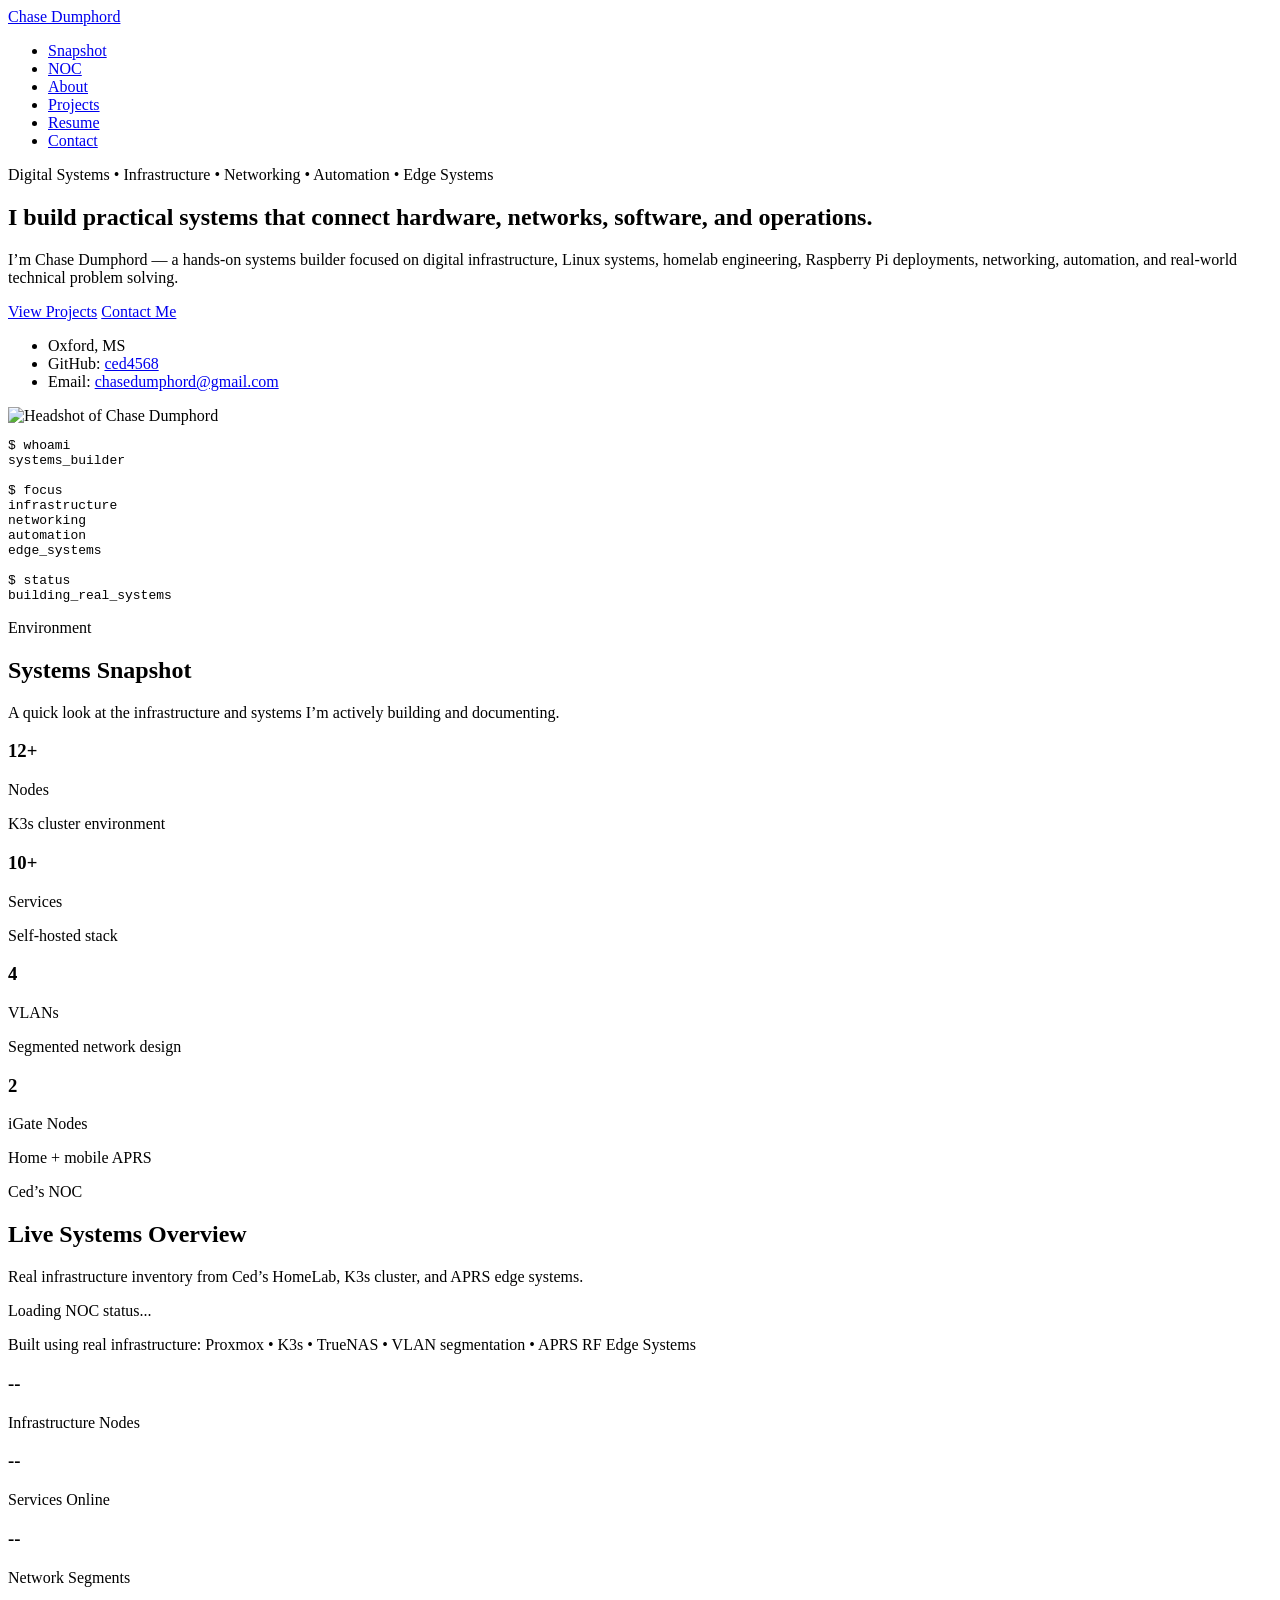
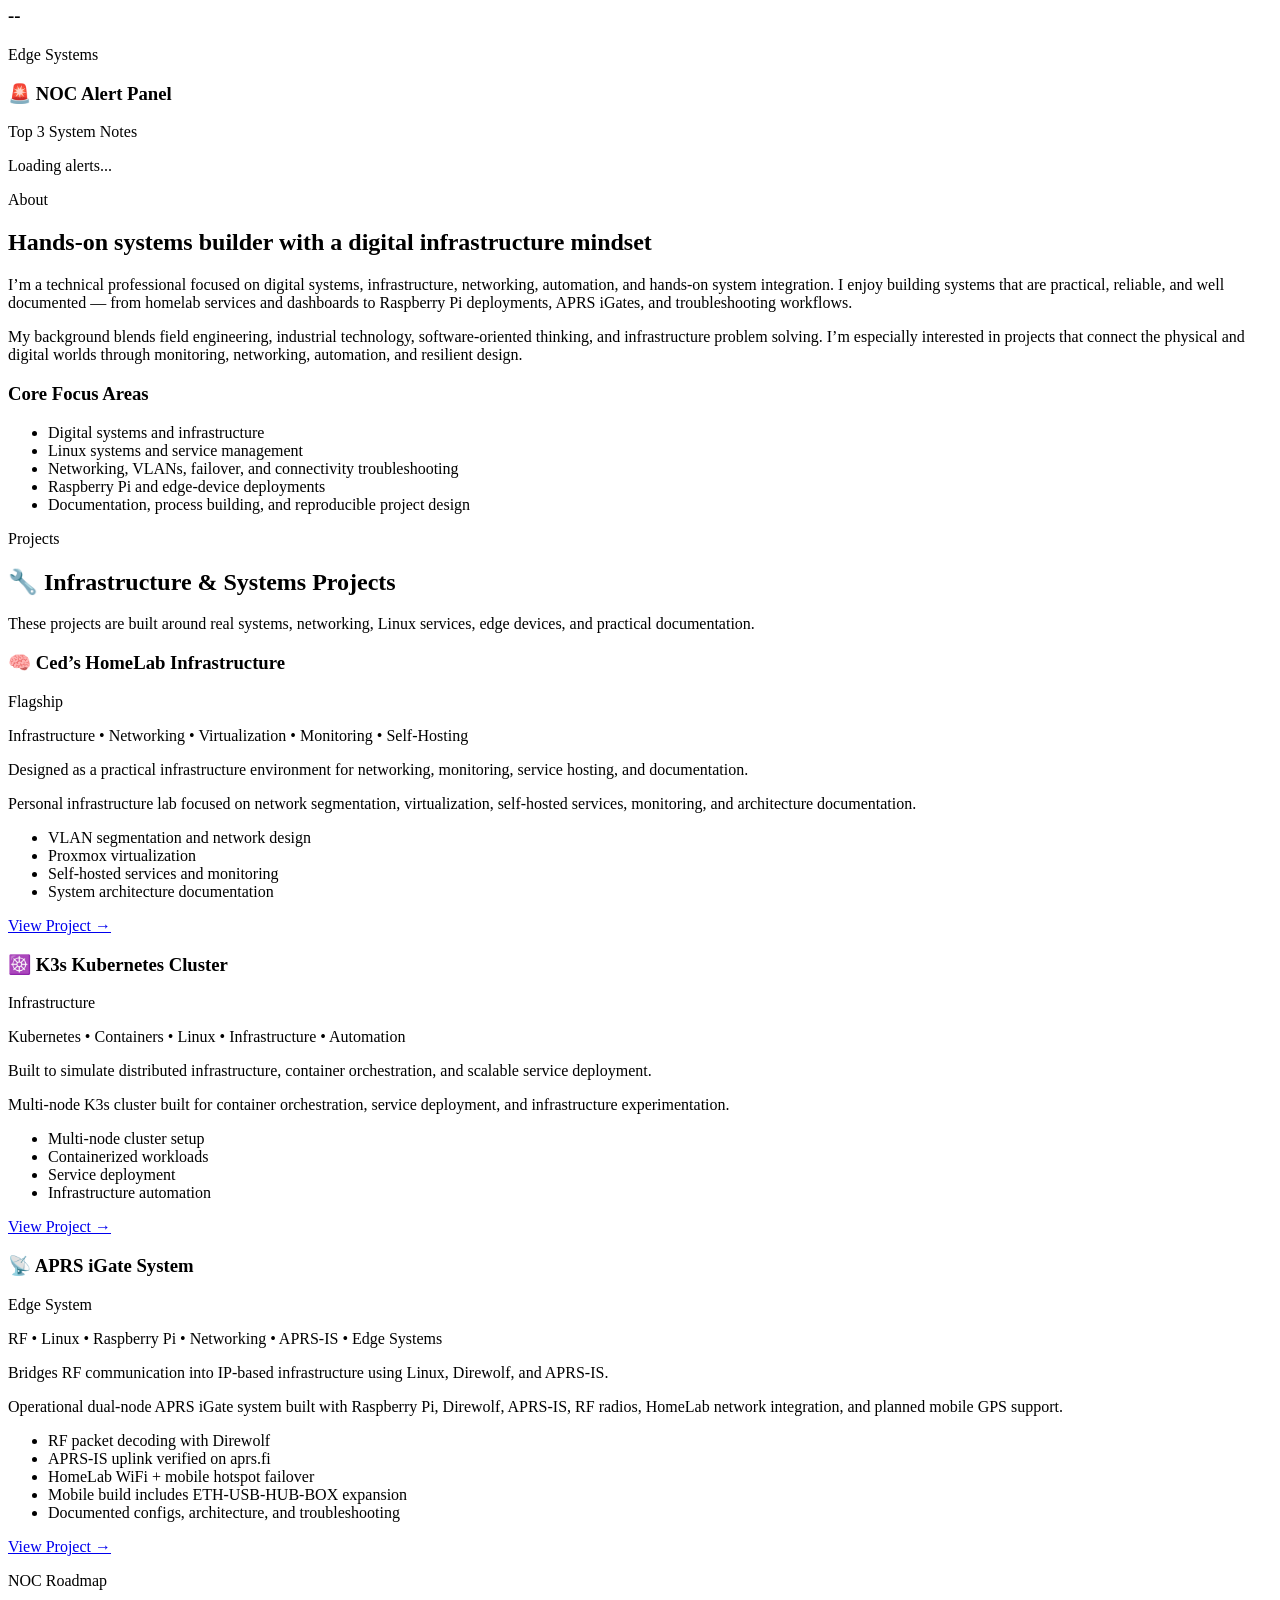
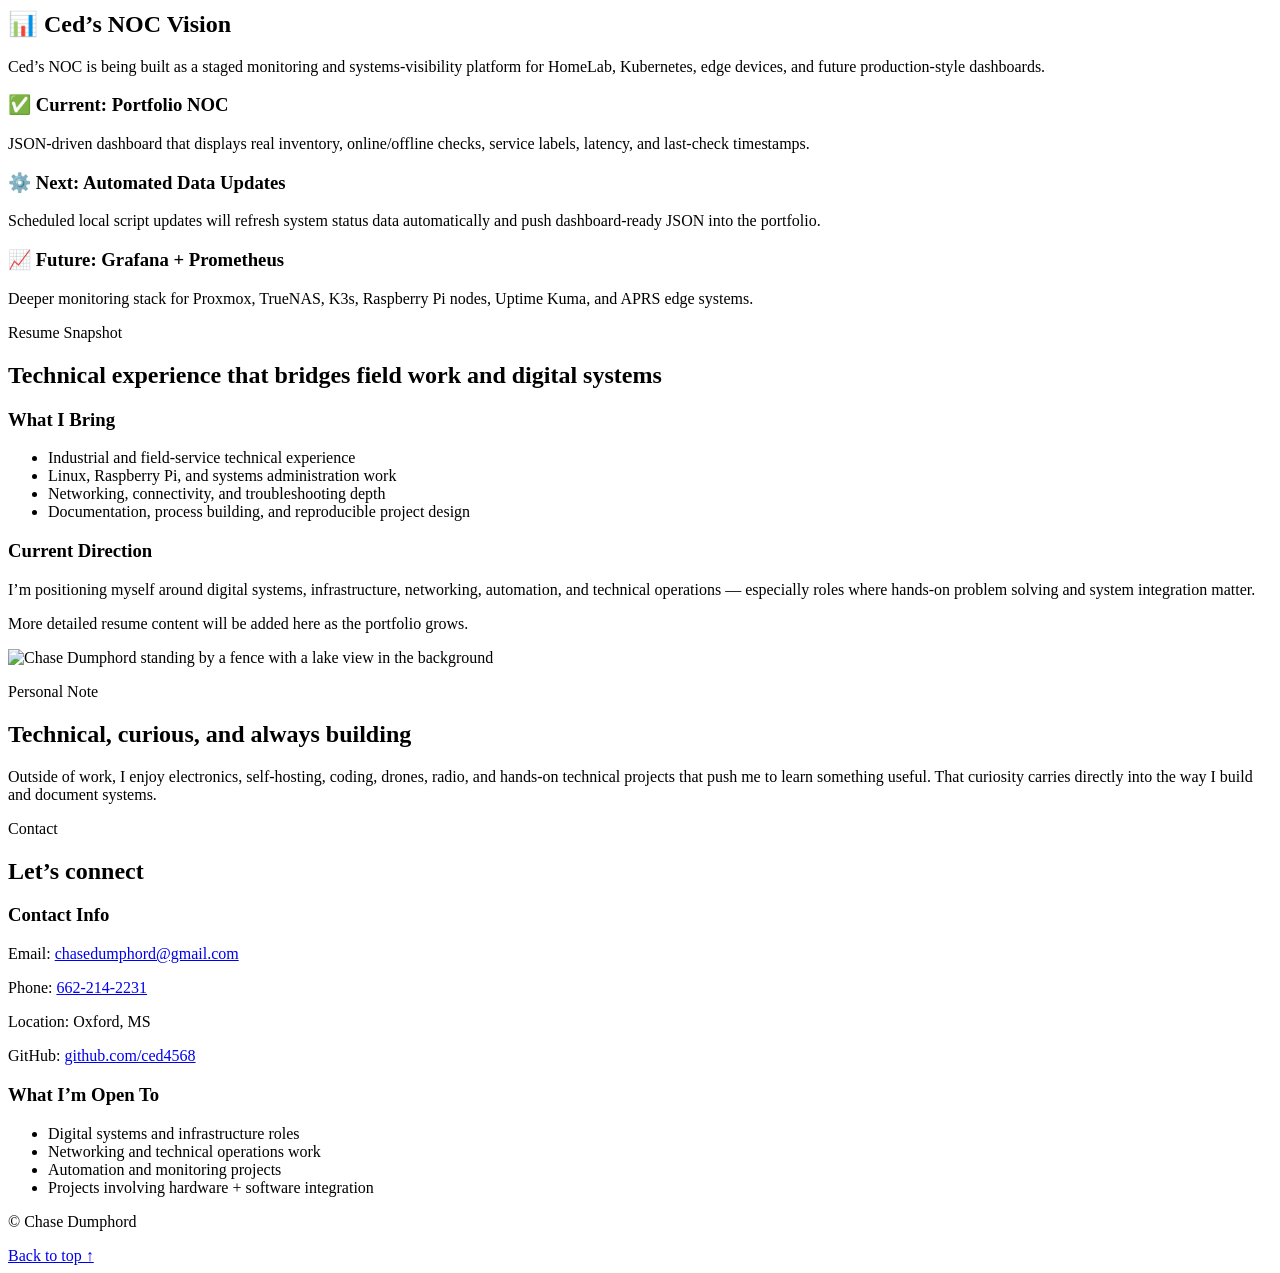
==== noc/index.html @ 3917c1bd "Finalize portfolio README with live NOC integration" ====
<!DOCTYPE html>
<html lang="en">
<head>
  <meta charset="UTF-8" />
  <meta name="viewport" content="width=device-width, initial-scale=1.0" />

  <title>Chase Dumphord | Digital Systems & Infrastructure</title>

  <meta
    name="description"
    content="Chase Dumphord portfolio - digital systems, infrastructure, networking, automation, homelab engineering, and real-world technical projects."
  />

  <link rel="stylesheet" href="style.css" />
</head>

<body>
  <header class="site-header">
    <div class="container nav">
      <a href="#top" class="logo">Chase Dumphord</a>

      <nav>
        <ul class="nav-links">
          <li><a href="#snapshot">Snapshot</a></li>
          <li><a href="#noc">NOC</a></li>
          <li><a href="#about">About</a></li>
          <li><a href="#projects">Projects</a></li>
          <li><a href="#resume">Resume</a></li>
          <li><a href="#contact">Contact</a></li>
        </ul>
      </nav>
    </div>
  </header>

  <main id="top">
    <section class="hero">
      <div class="container hero-grid">
        <div class="hero-text">
          <p class="eyebrow">Digital Systems • Infrastructure • Networking • Automation • Edge Systems</p>

          <h1>I build practical systems that connect hardware, networks, software, and operations.</h1>

          <p class="lead">
            I’m Chase Dumphord — a hands-on systems builder focused on digital infrastructure,
            Linux systems, homelab engineering, Raspberry Pi deployments, networking, automation,
            and real-world technical problem solving.
          </p>

          <div class="hero-actions">
            <a class="btn btn-primary" href="#projects">View Projects</a>
            <a class="btn btn-secondary" href="#contact">Contact Me</a>
          </div>

          <ul class="quick-facts">
            <li>Oxford, MS</li>
            <li>
              GitHub:
              <a href="https://github.com/ced4568" target="_blank" rel="noopener noreferrer">ced4568</a>
            </li>
            <li>
              Email:
              <a href="mailto:chasedumphord@gmail.com">chasedumphord@gmail.com</a>
            </li>
          </ul>
        </div>

        <div class="hero-panel">
          <img
            src="assets/images/ChaseD_headshot.jpg"
            alt="Headshot of Chase Dumphord"
            class="hero-image"
          />

          <div class="terminal-card">
            <div class="terminal-top">
              <span></span>
              <span></span>
              <span></span>
            </div>

            <pre><code>$ whoami
systems_builder

$ focus
infrastructure
networking
automation
edge_systems

$ status
building_real_systems</code></pre>
          </div>
        </div>
      </div>
    </section>

    <section id="snapshot" class="section section-alt">
      <div class="container">
        <div class="section-heading">
          <p class="section-label">Environment</p>
          <h2>Systems Snapshot</h2>
          <p class="section-intro">
            A quick look at the infrastructure and systems I’m actively building and documenting.
          </p>
        </div>

        <div class="stats-grid">
          <div class="stat-card">
            <h3>12+</h3>
            <p>Nodes</p>
            <span>K3s cluster environment</span>
          </div>

          <div class="stat-card">
            <h3>10+</h3>
            <p>Services</p>
            <span>Self-hosted stack</span>
          </div>

          <div class="stat-card">
            <h3>4</h3>
            <p>VLANs</p>
            <span>Segmented network design</span>
          </div>

          <div class="stat-card">
            <h3>2</h3>
            <p>iGate Nodes</p>
            <span>Home + mobile APRS</span>
          </div>
        </div>
      </div>
    </section>

    <section id="noc" class="section noc-dashboard">
      <div class="container">
        <div class="section-heading">
          <p class="section-label">Ced’s NOC</p>
          <h2>Live Systems Overview</h2>
          <p class="section-intro">
            Real infrastructure inventory from Ced’s HomeLab, K3s cluster, and APRS edge systems.
          </p>
        </div>

        <div class="noc-command-bar">
          <span class="status-dot"></span>
          <span id="noc-status-text">Loading NOC status...</span>
        </div>

        <p class="noc-proof">
          Built using real infrastructure: Proxmox • K3s • TrueNAS • VLAN segmentation • APRS RF Edge Systems
        </p>

        <div class="noc-metrics-grid">
          <div class="noc-metric">
            <h3 id="metric-nodes">--</h3>
            <p>Infrastructure Nodes</p>
          </div>

          <div class="noc-metric">
            <h3 id="metric-services">--</h3>
            <p>Services Online</p>
          </div>

          <div class="noc-metric">
            <h3 id="metric-vlans">--</h3>
            <p>Network Segments</p>
          </div>

          <div class="noc-metric">
            <h3 id="metric-edge">--</h3>
            <p>Edge Systems</p>
          </div>
        </div>

        <div class="noc-alert-panel">
          <div class="noc-alert-header">
            <h3>🚨 NOC Alert Panel</h3>
            <span>Top 3 System Notes</span>
          </div>

          <div id="noc-alert-list" class="noc-alert-list">
            <p>Loading alerts...</p>
          </div>
        </div>

        <div id="noc-system-grid" class="noc-system-grid"></div>
      </div>
    </section>

    <section id="about" class="section">
      <div class="container">
        <div class="section-heading">
          <p class="section-label">About</p>
          <h2>Hands-on systems builder with a digital infrastructure mindset</h2>
        </div>

        <div class="content-grid">
          <div class="card">
            <p>
              I’m a technical professional focused on digital systems, infrastructure, networking,
              automation, and hands-on system integration. I enjoy building systems that are practical,
              reliable, and well documented — from homelab services and dashboards to Raspberry Pi
              deployments, APRS iGates, and troubleshooting workflows.
            </p>

            <p>
              My background blends field engineering, industrial technology, software-oriented thinking,
              and infrastructure problem solving. I’m especially interested in projects that connect the
              physical and digital worlds through monitoring, networking, automation, and resilient design.
            </p>
          </div>

          <div class="card">
            <h3>Core Focus Areas</h3>

            <ul class="clean-list">
              <li>Digital systems and infrastructure</li>
              <li>Linux systems and service management</li>
              <li>Networking, VLANs, failover, and connectivity troubleshooting</li>
              <li>Raspberry Pi and edge-device deployments</li>
              <li>Documentation, process building, and reproducible project design</li>
            </ul>
          </div>
        </div>
      </div>
    </section>

    <section id="projects" class="section section-alt">
      <div class="container">
        <div class="section-heading">
          <p class="section-label">Projects</p>
          <h2>🔧 Infrastructure & Systems Projects</h2>
          <p class="section-intro">
            These projects are built around real systems, networking, Linux services, edge devices,
            and practical documentation.
          </p>
        </div>

        <div class="projects-grid">
          <article class="project-card featured-project">
            <div class="project-top">
              <h3>🧠 Ced’s HomeLab Infrastructure</h3>
              <span class="status-pill">Flagship</span>
            </div>

            <p class="tags">Infrastructure • Networking • Virtualization • Monitoring • Self-Hosting</p>

            <p class="project-impact">
              Designed as a practical infrastructure environment for networking, monitoring,
              service hosting, and documentation.
            </p>

            <p>
              Personal infrastructure lab focused on network segmentation, virtualization,
              self-hosted services, monitoring, and architecture documentation.
            </p>

            <ul class="clean-list">
              <li>VLAN segmentation and network design</li>
              <li>Proxmox virtualization</li>
              <li>Self-hosted services and monitoring</li>
              <li>System architecture documentation</li>
            </ul>

            <a href="https://github.com/ced4568/ceds-homelab" target="_blank" rel="noopener noreferrer" class="project-link">
              View Project →
            </a>
          </article>

          <article class="project-card">
            <div class="project-top">
              <h3>☸️ K3s Kubernetes Cluster</h3>
              <span class="status-pill">Infrastructure</span>
            </div>

            <p class="tags">Kubernetes • Containers • Linux • Infrastructure • Automation</p>

            <p class="project-impact">
              Built to simulate distributed infrastructure, container orchestration, and scalable service deployment.
            </p>

            <p>
              Multi-node K3s cluster built for container orchestration, service deployment,
              and infrastructure experimentation.
            </p>

            <ul class="clean-list">
              <li>Multi-node cluster setup</li>
              <li>Containerized workloads</li>
              <li>Service deployment</li>
              <li>Infrastructure automation</li>
            </ul>

            <a href="https://github.com/ced4568/ced-k3s-homelab" target="_blank" rel="noopener noreferrer" class="project-link">
              View Project →
            </a>
          </article>

          <article class="project-card">
            <div class="project-top">
              <h3>📡 APRS iGate System</h3>
              <span class="status-pill">Edge System</span>
            </div>

            <p class="tags">RF • Linux • Raspberry Pi • Networking • APRS-IS • Edge Systems</p>

            <p class="project-impact">
              Bridges RF communication into IP-based infrastructure using Linux, Direwolf, and APRS-IS.
            </p>

            <p>
              Operational dual-node APRS iGate system built with Raspberry Pi, Direwolf, APRS-IS,
              RF radios, HomeLab network integration, and planned mobile GPS support.
            </p>

            <ul class="clean-list">
              <li>RF packet decoding with Direwolf</li>
              <li>APRS-IS uplink verified on aprs.fi</li>
              <li>HomeLab WiFi + mobile hotspot failover</li>
              <li>Mobile build includes ETH-USB-HUB-BOX expansion</li>
              <li>Documented configs, architecture, and troubleshooting</li>
            </ul>

            <a href="https://github.com/ced4568/ceds-aprs-igate" target="_blank" rel="noopener noreferrer" class="project-link">
              View Project →
            </a>
          </article>
        </div>
      </div>
    </section>

    <section class="section noc-section">
      <div class="container">
        <div class="section-heading">
          <p class="section-label">NOC Roadmap</p>
          <h2>📊 Ced’s NOC Vision</h2>
          <p class="section-intro">
            Ced’s NOC is being built as a staged monitoring and systems-visibility platform for HomeLab,
            Kubernetes, edge devices, and future production-style dashboards.
          </p>
        </div>

        <div class="noc-grid">
          <div class="noc-card">
            <h3>✅ Current: Portfolio NOC</h3>
            <p>
              JSON-driven dashboard that displays real inventory, online/offline checks, service labels,
              latency, and last-check timestamps.
            </p>
          </div>

          <div class="noc-card">
            <h3>⚙️ Next: Automated Data Updates</h3>
            <p>
              Scheduled local script updates will refresh system status data automatically and push dashboard-ready
              JSON into the portfolio.
            </p>
          </div>

          <div class="noc-card">
            <h3>📈 Future: Grafana + Prometheus</h3>
            <p>
              Deeper monitoring stack for Proxmox, TrueNAS, K3s, Raspberry Pi nodes, Uptime Kuma,
              and APRS edge systems.
            </p>
          </div>
        </div>
      </div>
    </section>

    <section id="resume" class="section">
      <div class="container">
        <div class="section-heading">
          <p class="section-label">Resume Snapshot</p>
          <h2>Technical experience that bridges field work and digital systems</h2>
        </div>

        <div class="content-grid">
          <div class="card">
            <h3>What I Bring</h3>

            <ul class="clean-list">
              <li>Industrial and field-service technical experience</li>
              <li>Linux, Raspberry Pi, and systems administration work</li>
              <li>Networking, connectivity, and troubleshooting depth</li>
              <li>Documentation, process building, and reproducible project design</li>
            </ul>
          </div>

          <div class="card">
            <h3>Current Direction</h3>

            <p>
              I’m positioning myself around digital systems, infrastructure, networking,
              automation, and technical operations — especially roles where hands-on problem
              solving and system integration matter.
            </p>

            <p>
              More detailed resume content will be added here as the portfolio grows.
            </p>
          </div>
        </div>
      </div>
    </section>

    <section class="section section-alt personal-section">
      <div class="container personal-grid">
        <div class="personal-image-wrap">
          <img
            src="assets/images/lakephotopinkpants.png"
            alt="Chase Dumphord standing by a fence with a lake view in the background"
            class="personal-image"
          />
        </div>

        <div class="card">
          <p class="section-label">Personal Note</p>
          <h2>Technical, curious, and always building</h2>

          <p>
            Outside of work, I enjoy electronics, self-hosting, coding, drones, radio, and
            hands-on technical projects that push me to learn something useful. That curiosity
            carries directly into the way I build and document systems.
          </p>
        </div>
      </div>
    </section>

    <section id="contact" class="section">
      <div class="container">
        <div class="section-heading">
          <p class="section-label">Contact</p>
          <h2>Let’s connect</h2>
        </div>

        <div class="contact-grid">
          <div class="card">
            <h3>Contact Info</h3>

            <p>Email: <a href="mailto:chasedumphord@gmail.com">chasedumphord@gmail.com</a></p>
            <p>Phone: <a href="tel:+16622142231">662-214-2231</a></p>
            <p>Location: Oxford, MS</p>
            <p>
              GitHub:
              <a href="https://github.com/ced4568" target="_blank" rel="noopener noreferrer">github.com/ced4568</a>
            </p>
          </div>

          <div class="card">
            <h3>What I’m Open To</h3>

            <ul class="clean-list">
              <li>Digital systems and infrastructure roles</li>
              <li>Networking and technical operations work</li>
              <li>Automation and monitoring projects</li>
              <li>Projects involving hardware + software integration</li>
            </ul>
          </div>
        </div>
      </div>
    </section>
  </main>

  <footer class="site-footer">
    <div class="container footer-content">
      <p>© <span data-year></span> Chase Dumphord</p>
      <a href="#top" class="back-to-top">Back to top ↑</a>
    </div>
  </footer>

  <script src="script.js"></script>
</body>
</html>
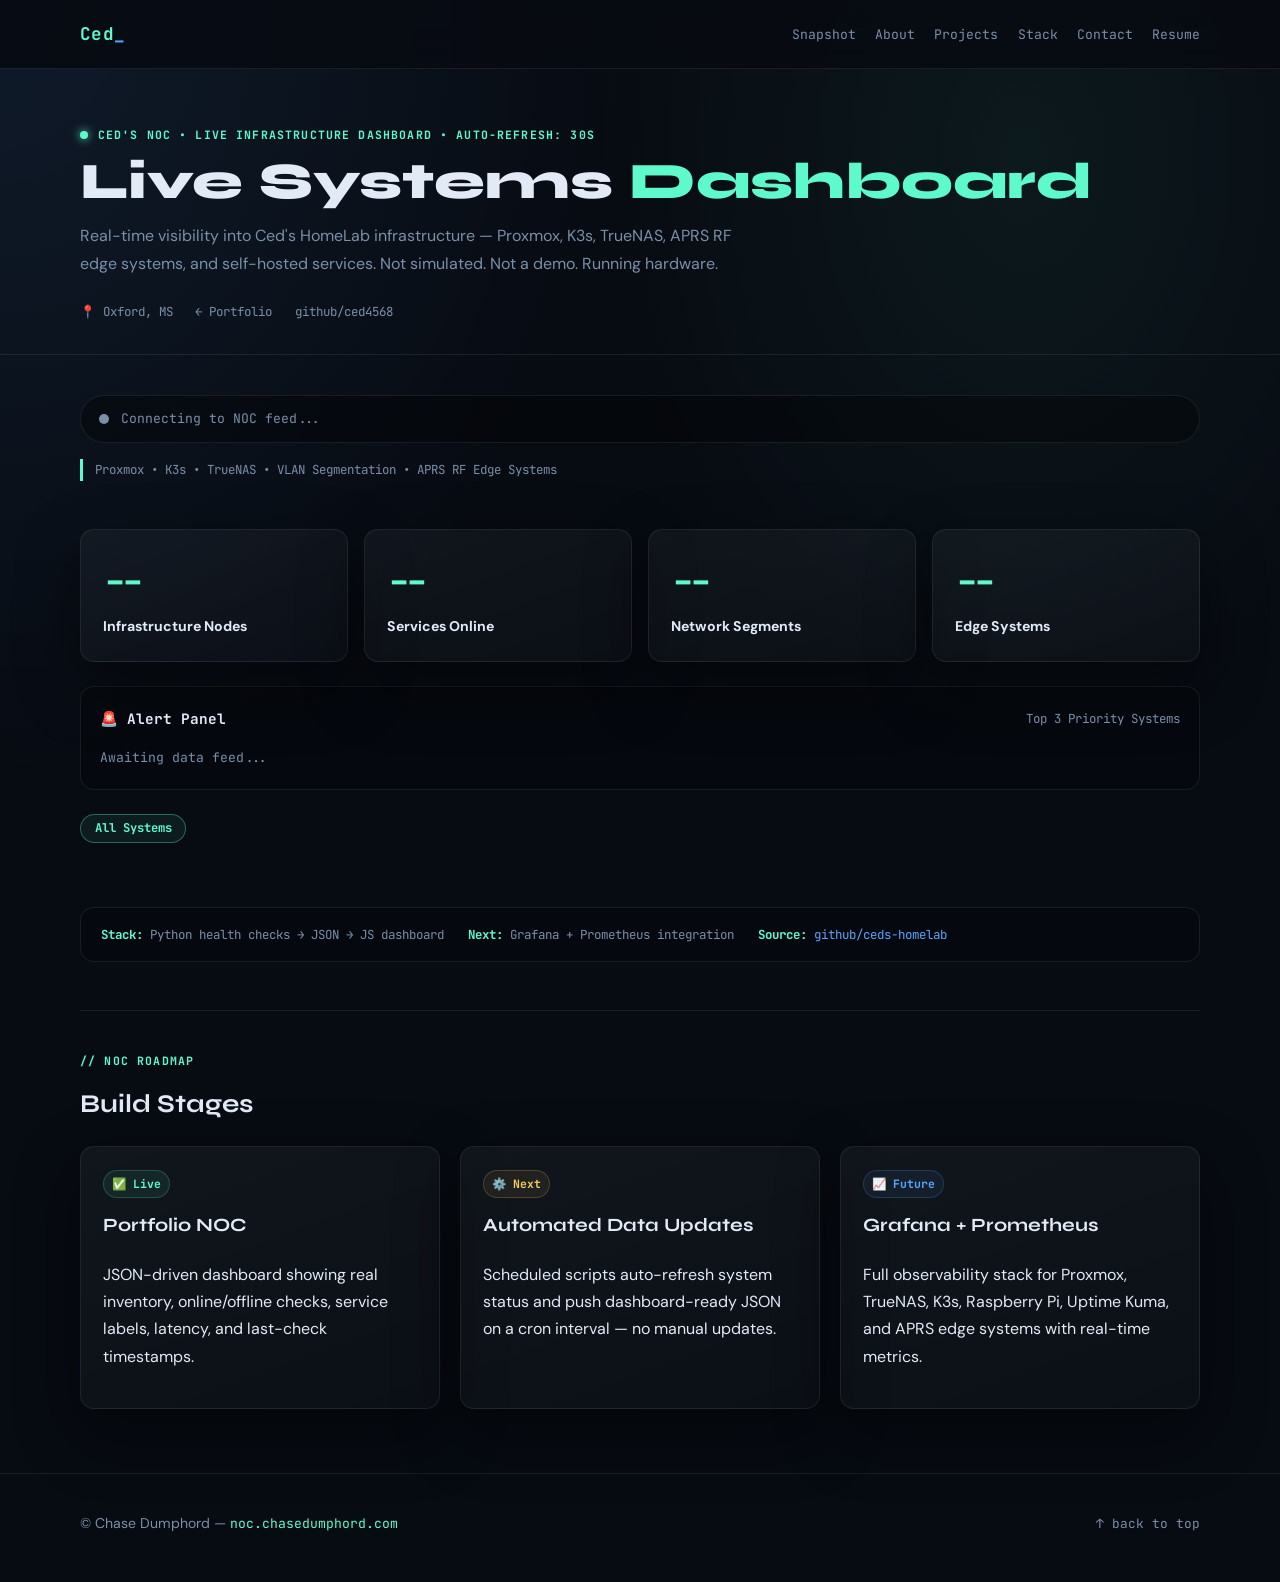
==== commit 9b489462: "favicons added" ====
--- a/noc/index.html
+++ b/noc/index.html
@@ -4,472 +4,442 @@
   <meta charset="UTF-8" />
   <meta name="viewport" content="width=device-width, initial-scale=1.0" />
 
-  <title>Chase Dumphord | Digital Systems & Infrastructure</title>
+  <title>Ced's NOC | Live Systems Dashboard</title>
 
   <meta
     name="description"
-    content="Chase Dumphord portfolio - digital systems, infrastructure, networking, automation, homelab engineering, and real-world technical projects."
+    content="Ced's NOC — live network operations center dashboard showing real-time infrastructure health, service status, and edge system monitoring."
   />
 
-  <link rel="stylesheet" href="style.css" />
+  <!-- Open Graph -->
+  <meta property="og:title" content="Ced's NOC | Live Systems Dashboard" />
+  <meta property="og:description" content="Live infrastructure visibility — Proxmox, K3s, TrueNAS, APRS edge systems." />
+  <meta property="og:type" content="website" />
+  <meta property="og:url" content="https://noc.chasedumphord.com" />
+
+  <!-- Favicons (path up one level since we're in /noc/) -->
+  <link rel="icon" type="image/png" sizes="32x32"   href="../assets/favicons/favicon-32x32.png" />
+  <link rel="icon" type="image/png" sizes="16x16"   href="../assets/favicons/favicon-16x16.png" />
+  <link rel="icon" type="image/png" sizes="192x192" href="../assets/favicons/favicon-192x192.png" />
+  <link rel="apple-touch-icon"      sizes="512x512" href="../assets/favicons/favicon-512x512.png" />
+  <link rel="shortcut icon"                         href="../assets/favicons/favicon.ico" />
+
+  <meta name="robots" content="index, follow" />
+  <meta name="author" content="Chase Dumphord" />
+
+  <!-- Fonts — same as main site -->
+  <link rel="preconnect" href="https://fonts.googleapis.com" />
+  <link rel="preconnect" href="https://fonts.gstatic.com" crossorigin />
+  <link href="https://fonts.googleapis.com/css2?family=JetBrains+Mono:wght@400;700&family=Syne:wght@700;800&family=DM+Sans:wght@400;500;700&display=swap" rel="stylesheet" />
+
+  <!-- Shared stylesheet (up one level) -->
+  <link rel="stylesheet" href="../style.css" />
+
+  <!-- NOC-specific styles -->
+  <style>
+    /* ── NOC page overrides & extras ── */
+    .noc-page-hero {
+      padding: 3.5rem 0 2rem;
+      border-bottom: 1px solid var(--line);
+    }
+
+    .noc-page-hero .eyebrow {
+      margin-bottom: 0.6rem;
+    }
+
+    .noc-page-title {
+      font-family: var(--font-display);
+      font-size: clamp(2rem, 4vw, 3.2rem);
+      font-weight: 800;
+      margin: 0 0 0.75rem;
+      line-height: 1.1;
+    }
+
+    .noc-page-title span {
+      color: var(--accent-2);
+    }
+
+    .noc-page-lead {
+      color: var(--muted);
+      font-size: 1rem;
+      max-width: 60ch;
+      margin: 0 0 1.5rem;
+    }
+
+    .noc-page-meta {
+      display: flex;
+      flex-wrap: wrap;
+      gap: 0.6rem 1.4rem;
+      font-family: var(--font-mono);
+      font-size: 0.78rem;
+      color: var(--muted);
+      list-style: none;
+      padding: 0;
+      margin: 0;
+    }
+
+    .noc-page-meta a { color: var(--muted); }
+    .noc-page-meta a:hover { color: var(--accent-2); }
+
+    /* Full-width NOC content area */
+    .noc-full {
+      padding: 2.5rem 0 4rem;
+    }
+
+    /* Uptime summary bar */
+    .uptime-bar {
+      display: flex;
+      flex-wrap: wrap;
+      gap: 0.75rem;
+      margin-bottom: 1.5rem;
+    }
+
+    .uptime-pill {
+      font-family: var(--font-mono);
+      font-size: 0.76rem;
+      padding: 0.35rem 0.75rem;
+      border-radius: 999px;
+      border: 1px solid var(--line);
+      color: var(--muted);
+      background: rgba(255,255,255,0.03);
+    }
+
+    .uptime-pill.online {
+      color: var(--accent-2);
+      border-color: rgba(94, 250, 204, 0.3);
+      background: rgba(94, 250, 204, 0.06);
+    }
+
+    .uptime-pill.warning {
+      color: var(--warning);
+      border-color: rgba(242, 204, 96, 0.3);
+      background: rgba(242, 204, 96, 0.06);
+    }
+
+    .uptime-pill.offline {
+      color: var(--danger);
+      border-color: rgba(255, 95, 86, 0.3);
+      background: rgba(255, 95, 86, 0.06);
+    }
+
+    /* Layer filter tabs */
+    .layer-tabs {
+      display: flex;
+      flex-wrap: wrap;
+      gap: 0.5rem;
+      margin-bottom: 1.5rem;
+    }
+
+    .layer-tab {
+      font-family: var(--font-mono);
+      font-size: 0.76rem;
+      font-weight: 700;
+      padding: 0.35rem 0.85rem;
+      border-radius: 999px;
+      border: 1px solid var(--line);
+      color: var(--muted);
+      background: transparent;
+      cursor: pointer;
+      transition: all 0.15s;
+    }
+
+    .layer-tab:hover,
+    .layer-tab.active {
+      color: var(--accent-2);
+      border-color: rgba(94, 250, 204, 0.35);
+      background: rgba(94, 250, 204, 0.07);
+    }
+
+    /* Roadmap section on NOC page */
+    .noc-roadmap {
+      margin-top: 3rem;
+      padding-top: 2.5rem;
+      border-top: 1px solid var(--line);
+    }
+
+    /* Stack info footer on NOC page */
+    .noc-stack-bar {
+      margin-top: 2.5rem;
+      padding: 1rem 1.25rem;
+      border-radius: var(--radius);
+      background: rgba(0,0,0,0.2);
+      border: 1px solid var(--line);
+      font-family: var(--font-mono);
+      font-size: 0.78rem;
+      color: var(--muted);
+      display: flex;
+      flex-wrap: wrap;
+      gap: 0.5rem 1.5rem;
+      align-items: center;
+    }
+
+    .noc-stack-bar strong {
+      color: var(--accent-2);
+    }
+
+    @media (max-width: 620px) {
+      .layer-tabs { gap: 0.4rem; }
+      .layer-tab  { font-size: 0.7rem; padding: 0.3rem 0.65rem; }
+    }
+  </style>
 </head>
 
 <body>
+
+  <!-- ═══════════════════════════════ NAV ═══════════════════════════════ -->
   <header class="site-header">
     <div class="container nav">
-      <a href="#top" class="logo">Chase Dumphord</a>
+      <a href="https://chasedumphord.com" class="logo">Ced<span class="logo-cursor">_</span></a>
 
       <nav>
         <ul class="nav-links">
-          <li><a href="#snapshot">Snapshot</a></li>
-          <li><a href="#noc">NOC</a></li>
-          <li><a href="#about">About</a></li>
-          <li><a href="#projects">Projects</a></li>
-          <li><a href="#resume">Resume</a></li>
-          <li><a href="#contact">Contact</a></li>
+          <li><a href="https://chasedumphord.com/#snapshot">Snapshot</a></li>
+          <li><a href="https://chasedumphord.com/#about">About</a></li>
+          <li><a href="https://chasedumphord.com/#projects">Projects</a></li>
+          <li><a href="https://chasedumphord.com/#stack">Stack</a></li>
+          <li><a href="https://chasedumphord.com/#contact">Contact</a></li>
+          <li><a href="https://chasedumphord.com/assets/images/ChaseD_Resume.pdf" target="_blank" rel="noopener noreferrer">Resume</a></li>
         </ul>
       </nav>
     </div>
   </header>
 
   <main id="top">
-    <section class="hero">
-      <div class="container hero-grid">
-        <div class="hero-text">
-          <p class="eyebrow">Digital Systems • Infrastructure • Networking • Automation • Edge Systems</p>
-
-          <h1>I build practical systems that connect hardware, networks, software, and operations.</h1>
-
-          <p class="lead">
-            I’m Chase Dumphord — a hands-on systems builder focused on digital infrastructure,
-            Linux systems, homelab engineering, Raspberry Pi deployments, networking, automation,
-            and real-world technical problem solving.
-          </p>
-
-          <div class="hero-actions">
-            <a class="btn btn-primary" href="#projects">View Projects</a>
-            <a class="btn btn-secondary" href="#contact">Contact Me</a>
-          </div>
-
-          <ul class="quick-facts">
-            <li>Oxford, MS</li>
-            <li>
-              GitHub:
-              <a href="https://github.com/ced4568" target="_blank" rel="noopener noreferrer">ced4568</a>
-            </li>
-            <li>
-              Email:
-              <a href="mailto:chasedumphord@gmail.com">chasedumphord@gmail.com</a>
-            </li>
-          </ul>
-        </div>
-
-        <div class="hero-panel">
-          <img
-            src="assets/images/ChaseD_headshot.jpg"
-            alt="Headshot of Chase Dumphord"
-            class="hero-image"
-          />
-
-          <div class="terminal-card">
-            <div class="terminal-top">
-              <span></span>
-              <span></span>
-              <span></span>
-            </div>
-
-            <pre><code>$ whoami
-systems_builder
-
-$ focus
-infrastructure
-networking
-automation
-edge_systems
-
-$ status
-building_real_systems</code></pre>
-          </div>
-        </div>
+
+    <!-- ═══════════════════════════════ NOC HERO ═══════════════════════════════ -->
+    <div class="noc-page-hero">
+      <div class="container">
+        <p class="eyebrow">
+          <span class="eyebrow-dot"></span>
+          Ced's NOC • Live Infrastructure Dashboard • Auto-refresh: 30s
+        </p>
+
+        <h1 class="noc-page-title">
+          Live Systems <span>Dashboard</span>
+        </h1>
+
+        <p class="noc-page-lead">
+          Real-time visibility into Ced's HomeLab infrastructure — Proxmox, K3s,
+          TrueNAS, APRS RF edge systems, and self-hosted services.
+          Not simulated. Not a demo. Running hardware.
+        </p>
+
+        <ul class="noc-page-meta">
+          <li>📍 Oxford, MS</li>
+          <li><a href="https://chasedumphord.com">← Portfolio</a></li>
+          <li><a href="https://github.com/ced4568" target="_blank" rel="noopener noreferrer">github/ced4568</a></li>
+        </ul>
       </div>
-    </section>
-
-    <section id="snapshot" class="section section-alt">
+    </div>
+
+    <!-- ═══════════════════════════════ NOC DASHBOARD ═══════════════════════════════ -->
+    <div class="noc-full">
       <div class="container">
-        <div class="section-heading">
-          <p class="section-label">Environment</p>
-          <h2>Systems Snapshot</h2>
-          <p class="section-intro">
-            A quick look at the infrastructure and systems I’m actively building and documenting.
-          </p>
-        </div>
-
-        <div class="stats-grid">
-          <div class="stat-card">
-            <h3>12+</h3>
-            <p>Nodes</p>
-            <span>K3s cluster environment</span>
-          </div>
-
-          <div class="stat-card">
-            <h3>10+</h3>
-            <p>Services</p>
-            <span>Self-hosted stack</span>
-          </div>
-
-          <div class="stat-card">
-            <h3>4</h3>
-            <p>VLANs</p>
-            <span>Segmented network design</span>
-          </div>
-
-          <div class="stat-card">
-            <h3>2</h3>
-            <p>iGate Nodes</p>
-            <span>Home + mobile APRS</span>
-          </div>
-        </div>
-      </div>
-    </section>
-
-    <section id="noc" class="section noc-dashboard">
-      <div class="container">
-        <div class="section-heading">
-          <p class="section-label">Ced’s NOC</p>
-          <h2>Live Systems Overview</h2>
-          <p class="section-intro">
-            Real infrastructure inventory from Ced’s HomeLab, K3s cluster, and APRS edge systems.
-          </p>
-        </div>
-
+
+        <!-- Status command bar -->
         <div class="noc-command-bar">
-          <span class="status-dot"></span>
-          <span id="noc-status-text">Loading NOC status...</span>
+          <span class="status-dot" id="noc-dot"></span>
+          <span id="noc-status-text">Connecting to NOC feed...</span>
+          <span class="noc-refresh-badge" id="noc-refresh-badge"></span>
         </div>
 
         <p class="noc-proof">
-          Built using real infrastructure: Proxmox • K3s • TrueNAS • VLAN segmentation • APRS RF Edge Systems
+          Proxmox • K3s • TrueNAS • VLAN Segmentation • APRS RF Edge Systems
         </p>
 
+        <!-- Uptime summary pills (populated by JS) -->
+        <div class="uptime-bar" id="uptime-bar"></div>
+
+        <!-- Metrics -->
         <div class="noc-metrics-grid">
           <div class="noc-metric">
             <h3 id="metric-nodes">--</h3>
             <p>Infrastructure Nodes</p>
           </div>
-
           <div class="noc-metric">
             <h3 id="metric-services">--</h3>
             <p>Services Online</p>
           </div>
-
           <div class="noc-metric">
             <h3 id="metric-vlans">--</h3>
             <p>Network Segments</p>
           </div>
-
           <div class="noc-metric">
             <h3 id="metric-edge">--</h3>
             <p>Edge Systems</p>
           </div>
         </div>
 
+        <!-- Alert panel -->
         <div class="noc-alert-panel">
           <div class="noc-alert-header">
-            <h3>🚨 NOC Alert Panel</h3>
-            <span>Top 3 System Notes</span>
-          </div>
-
+            <h3>🚨 Alert Panel</h3>
+            <span>Top 3 Priority Systems</span>
+          </div>
           <div id="noc-alert-list" class="noc-alert-list">
-            <p>Loading alerts...</p>
-          </div>
-        </div>
-
+            <p class="noc-loading">Awaiting data feed...</p>
+          </div>
+        </div>
+
+        <!-- Layer filter tabs -->
+        <div class="layer-tabs" id="layer-tabs">
+          <button class="layer-tab active" data-layer="all">All Systems</button>
+        </div>
+
+        <!-- System cards grid -->
         <div id="noc-system-grid" class="noc-system-grid"></div>
+
+        <!-- Fallback -->
+        <div id="noc-fallback" class="noc-fallback" style="display:none;">
+          <p class="noc-fallback-msg">
+            📡 NOC feed unavailable from this context — systems run locally.<br/>
+            Data updates when the local pipeline pushes a fresh noc-status.json.
+          </p>
+        </div>
+
+        <!-- Stack info bar -->
+        <div class="noc-stack-bar">
+          <span><strong>Stack:</strong> Python health checks → JSON → JS dashboard</span>
+          <span><strong>Next:</strong> Grafana + Prometheus integration</span>
+          <span><strong>Source:</strong>
+            <a href="https://github.com/ced4568/ceds-homelab" target="_blank" rel="noopener noreferrer">
+              github/ceds-homelab
+            </a>
+          </span>
+        </div>
+
+        <!-- NOC Roadmap -->
+        <div class="noc-roadmap">
+          <p class="section-label">// noc roadmap</p>
+          <h2 class="section-h2" style="font-family:var(--font-display);font-size:1.6rem;margin:0 0 1.25rem;">Build Stages</h2>
+
+          <div class="noc-grid">
+            <div class="noc-card">
+              <div class="noc-card-badge done">✅ Live</div>
+              <h3>Portfolio NOC</h3>
+              <p>
+                JSON-driven dashboard showing real inventory, online/offline checks,
+                service labels, latency, and last-check timestamps.
+              </p>
+            </div>
+            <div class="noc-card">
+              <div class="noc-card-badge next">⚙️ Next</div>
+              <h3>Automated Data Updates</h3>
+              <p>
+                Scheduled scripts auto-refresh system status and push dashboard-ready
+                JSON on a cron interval — no manual updates.
+              </p>
+            </div>
+            <div class="noc-card">
+              <div class="noc-card-badge future">📈 Future</div>
+              <h3>Grafana + Prometheus</h3>
+              <p>
+                Full observability stack for Proxmox, TrueNAS, K3s, Raspberry Pi,
+                Uptime Kuma, and APRS edge systems with real-time metrics.
+              </p>
+            </div>
+          </div>
+        </div>
+
       </div>
-    </section>
-
-    <section id="about" class="section">
-      <div class="container">
-        <div class="section-heading">
-          <p class="section-label">About</p>
-          <h2>Hands-on systems builder with a digital infrastructure mindset</h2>
-        </div>
-
-        <div class="content-grid">
-          <div class="card">
-            <p>
-              I’m a technical professional focused on digital systems, infrastructure, networking,
-              automation, and hands-on system integration. I enjoy building systems that are practical,
-              reliable, and well documented — from homelab services and dashboards to Raspberry Pi
-              deployments, APRS iGates, and troubleshooting workflows.
-            </p>
-
-            <p>
-              My background blends field engineering, industrial technology, software-oriented thinking,
-              and infrastructure problem solving. I’m especially interested in projects that connect the
-              physical and digital worlds through monitoring, networking, automation, and resilient design.
-            </p>
-          </div>
-
-          <div class="card">
-            <h3>Core Focus Areas</h3>
-
-            <ul class="clean-list">
-              <li>Digital systems and infrastructure</li>
-              <li>Linux systems and service management</li>
-              <li>Networking, VLANs, failover, and connectivity troubleshooting</li>
-              <li>Raspberry Pi and edge-device deployments</li>
-              <li>Documentation, process building, and reproducible project design</li>
-            </ul>
-          </div>
-        </div>
-      </div>
-    </section>
-
-    <section id="projects" class="section section-alt">
-      <div class="container">
-        <div class="section-heading">
-          <p class="section-label">Projects</p>
-          <h2>🔧 Infrastructure & Systems Projects</h2>
-          <p class="section-intro">
-            These projects are built around real systems, networking, Linux services, edge devices,
-            and practical documentation.
-          </p>
-        </div>
-
-        <div class="projects-grid">
-          <article class="project-card featured-project">
-            <div class="project-top">
-              <h3>🧠 Ced’s HomeLab Infrastructure</h3>
-              <span class="status-pill">Flagship</span>
-            </div>
-
-            <p class="tags">Infrastructure • Networking • Virtualization • Monitoring • Self-Hosting</p>
-
-            <p class="project-impact">
-              Designed as a practical infrastructure environment for networking, monitoring,
-              service hosting, and documentation.
-            </p>
-
-            <p>
-              Personal infrastructure lab focused on network segmentation, virtualization,
-              self-hosted services, monitoring, and architecture documentation.
-            </p>
-
-            <ul class="clean-list">
-              <li>VLAN segmentation and network design</li>
-              <li>Proxmox virtualization</li>
-              <li>Self-hosted services and monitoring</li>
-              <li>System architecture documentation</li>
-            </ul>
-
-            <a href="https://github.com/ced4568/ceds-homelab" target="_blank" rel="noopener noreferrer" class="project-link">
-              View Project →
-            </a>
-          </article>
-
-          <article class="project-card">
-            <div class="project-top">
-              <h3>☸️ K3s Kubernetes Cluster</h3>
-              <span class="status-pill">Infrastructure</span>
-            </div>
-
-            <p class="tags">Kubernetes • Containers • Linux • Infrastructure • Automation</p>
-
-            <p class="project-impact">
-              Built to simulate distributed infrastructure, container orchestration, and scalable service deployment.
-            </p>
-
-            <p>
-              Multi-node K3s cluster built for container orchestration, service deployment,
-              and infrastructure experimentation.
-            </p>
-
-            <ul class="clean-list">
-              <li>Multi-node cluster setup</li>
-              <li>Containerized workloads</li>
-              <li>Service deployment</li>
-              <li>Infrastructure automation</li>
-            </ul>
-
-            <a href="https://github.com/ced4568/ced-k3s-homelab" target="_blank" rel="noopener noreferrer" class="project-link">
-              View Project →
-            </a>
-          </article>
-
-          <article class="project-card">
-            <div class="project-top">
-              <h3>📡 APRS iGate System</h3>
-              <span class="status-pill">Edge System</span>
-            </div>
-
-            <p class="tags">RF • Linux • Raspberry Pi • Networking • APRS-IS • Edge Systems</p>
-
-            <p class="project-impact">
-              Bridges RF communication into IP-based infrastructure using Linux, Direwolf, and APRS-IS.
-            </p>
-
-            <p>
-              Operational dual-node APRS iGate system built with Raspberry Pi, Direwolf, APRS-IS,
-              RF radios, HomeLab network integration, and planned mobile GPS support.
-            </p>
-
-            <ul class="clean-list">
-              <li>RF packet decoding with Direwolf</li>
-              <li>APRS-IS uplink verified on aprs.fi</li>
-              <li>HomeLab WiFi + mobile hotspot failover</li>
-              <li>Mobile build includes ETH-USB-HUB-BOX expansion</li>
-              <li>Documented configs, architecture, and troubleshooting</li>
-            </ul>
-
-            <a href="https://github.com/ced4568/ceds-aprs-igate" target="_blank" rel="noopener noreferrer" class="project-link">
-              View Project →
-            </a>
-          </article>
-        </div>
-      </div>
-    </section>
-
-    <section class="section noc-section">
-      <div class="container">
-        <div class="section-heading">
-          <p class="section-label">NOC Roadmap</p>
-          <h2>📊 Ced’s NOC Vision</h2>
-          <p class="section-intro">
-            Ced’s NOC is being built as a staged monitoring and systems-visibility platform for HomeLab,
-            Kubernetes, edge devices, and future production-style dashboards.
-          </p>
-        </div>
-
-        <div class="noc-grid">
-          <div class="noc-card">
-            <h3>✅ Current: Portfolio NOC</h3>
-            <p>
-              JSON-driven dashboard that displays real inventory, online/offline checks, service labels,
-              latency, and last-check timestamps.
-            </p>
-          </div>
-
-          <div class="noc-card">
-            <h3>⚙️ Next: Automated Data Updates</h3>
-            <p>
-              Scheduled local script updates will refresh system status data automatically and push dashboard-ready
-              JSON into the portfolio.
-            </p>
-          </div>
-
-          <div class="noc-card">
-            <h3>📈 Future: Grafana + Prometheus</h3>
-            <p>
-              Deeper monitoring stack for Proxmox, TrueNAS, K3s, Raspberry Pi nodes, Uptime Kuma,
-              and APRS edge systems.
-            </p>
-          </div>
-        </div>
-      </div>
-    </section>
-
-    <section id="resume" class="section">
-      <div class="container">
-        <div class="section-heading">
-          <p class="section-label">Resume Snapshot</p>
-          <h2>Technical experience that bridges field work and digital systems</h2>
-        </div>
-
-        <div class="content-grid">
-          <div class="card">
-            <h3>What I Bring</h3>
-
-            <ul class="clean-list">
-              <li>Industrial and field-service technical experience</li>
-              <li>Linux, Raspberry Pi, and systems administration work</li>
-              <li>Networking, connectivity, and troubleshooting depth</li>
-              <li>Documentation, process building, and reproducible project design</li>
-            </ul>
-          </div>
-
-          <div class="card">
-            <h3>Current Direction</h3>
-
-            <p>
-              I’m positioning myself around digital systems, infrastructure, networking,
-              automation, and technical operations — especially roles where hands-on problem
-              solving and system integration matter.
-            </p>
-
-            <p>
-              More detailed resume content will be added here as the portfolio grows.
-            </p>
-          </div>
-        </div>
-      </div>
-    </section>
-
-    <section class="section section-alt personal-section">
-      <div class="container personal-grid">
-        <div class="personal-image-wrap">
-          <img
-            src="assets/images/lakephotopinkpants.png"
-            alt="Chase Dumphord standing by a fence with a lake view in the background"
-            class="personal-image"
-          />
-        </div>
-
-        <div class="card">
-          <p class="section-label">Personal Note</p>
-          <h2>Technical, curious, and always building</h2>
-
-          <p>
-            Outside of work, I enjoy electronics, self-hosting, coding, drones, radio, and
-            hands-on technical projects that push me to learn something useful. That curiosity
-            carries directly into the way I build and document systems.
-          </p>
-        </div>
-      </div>
-    </section>
-
-    <section id="contact" class="section">
-      <div class="container">
-        <div class="section-heading">
-          <p class="section-label">Contact</p>
-          <h2>Let’s connect</h2>
-        </div>
-
-        <div class="contact-grid">
-          <div class="card">
-            <h3>Contact Info</h3>
-
-            <p>Email: <a href="mailto:chasedumphord@gmail.com">chasedumphord@gmail.com</a></p>
-            <p>Phone: <a href="tel:+16622142231">662-214-2231</a></p>
-            <p>Location: Oxford, MS</p>
-            <p>
-              GitHub:
-              <a href="https://github.com/ced4568" target="_blank" rel="noopener noreferrer">github.com/ced4568</a>
-            </p>
-          </div>
-
-          <div class="card">
-            <h3>What I’m Open To</h3>
-
-            <ul class="clean-list">
-              <li>Digital systems and infrastructure roles</li>
-              <li>Networking and technical operations work</li>
-              <li>Automation and monitoring projects</li>
-              <li>Projects involving hardware + software integration</li>
-            </ul>
-          </div>
-        </div>
-      </div>
-    </section>
+    </div>
+
   </main>
 
+  <!-- ═══════════════════════════════ FOOTER ═══════════════════════════════ -->
   <footer class="site-footer">
     <div class="container footer-content">
-      <p>© <span data-year></span> Chase Dumphord</p>
-      <a href="#top" class="back-to-top">Back to top ↑</a>
+      <p>© <span data-year></span> Chase Dumphord — <span class="footer-mono">noc.chasedumphord.com</span></p>
+      <a href="#top" class="back-to-top">↑ back to top</a>
     </div>
   </footer>
 
-  <script src="script.js"></script>
+  <!-- Shared script (up one level) -->
+  <script src="../script.js"></script>
+
+  <!-- NOC page extras — layer filter tabs + uptime pills -->
+  <script>
+    // ── Layer filter tabs ──────────────────────────────────────────
+    // Populated after NOC data loads. Filters the system grid by layer.
+    let allSystems = [];
+
+    const originalLoad = window.loadNocStatus;
+
+    document.addEventListener("DOMContentLoaded", () => {
+      // Hook into data after the shared script loads it
+      const observer = new MutationObserver(() => {
+        const cards = document.querySelectorAll(".noc-system-card");
+        if (cards.length > 0) {
+          buildLayerTabs();
+          buildUptimePills();
+          observer.disconnect();
+        }
+      });
+
+      const grid = document.getElementById("noc-system-grid");
+      if (grid) observer.observe(grid, { childList: true });
+    });
+
+    function buildLayerTabs() {
+      const cards = document.querySelectorAll(".noc-system-card");
+      const layers = new Set(["all"]);
+
+      cards.forEach(card => {
+        const layerEl = card.querySelector(".noc-system-top span:last-child");
+        if (layerEl) layers.add(layerEl.textContent.trim());
+      });
+
+      const tabContainer = document.getElementById("layer-tabs");
+      tabContainer.innerHTML = "";
+
+      layers.forEach(layer => {
+        const btn = document.createElement("button");
+        btn.className = "layer-tab" + (layer === "all" ? " active" : "");
+        btn.dataset.layer = layer;
+        btn.textContent = layer === "all" ? "All Systems" : layer;
+        btn.addEventListener("click", () => filterByLayer(layer, btn));
+        tabContainer.appendChild(btn);
+      });
+    }
+
+    function filterByLayer(layer, activeBtn) {
+      document.querySelectorAll(".layer-tab").forEach(t => t.classList.remove("active"));
+      activeBtn.classList.add("active");
+
+      document.querySelectorAll(".noc-system-card").forEach(card => {
+        if (layer === "all") {
+          card.style.display = "";
+          return;
+        }
+        const layerEl = card.querySelector(".noc-system-top span:last-child");
+        card.style.display =
+          layerEl && layerEl.textContent.trim() === layer ? "" : "none";
+      });
+    }
+
+    function buildUptimePills() {
+      const bar = document.getElementById("uptime-bar");
+      if (!bar) return;
+
+      const cards = document.querySelectorAll(".noc-system-card");
+      let online = 0, warning = 0, offline = 0;
+
+      cards.forEach(card => {
+        const dot = card.querySelector(".mini-status");
+        if (!dot) return;
+        if (dot.classList.contains("online"))       online++;
+        else if (dot.classList.contains("warning")) warning++;
+        else if (dot.classList.contains("offline")) offline++;
+      });
+
+      bar.innerHTML = `
+        <span class="uptime-pill online">● ${online} Online</span>
+        ${warning > 0 ? `<span class="uptime-pill warning">● ${warning} Degraded</span>` : ""}
+        ${offline > 0 ? `<span class="uptime-pill offline">● ${offline} Offline</span>` : ""}
+        <span class="uptime-pill">${online + warning + offline} Total Systems</span>
+      `;
+    }
+  </script>
+
 </body>
 </html>
--- a/style.css
+++ b/style.css
@@ -0,0 +1,1183 @@
+/* ═══════════════════════════════════════════════════
+   Chase Dumphord Portfolio — style.css
+   Fonts: JetBrains Mono (code/ui) + Syne (headings) + DM Sans (body)
+   ═══════════════════════════════════════════════════ */
+
+:root {
+  --bg:        #070b12;
+  --bg-soft:   #0d1422;
+  --bg-alt:    #0b1220;
+  --card:      #0f1828;
+  --text:      #e2eaf6;
+  --muted:     #7a8fa8;
+  --line:      rgba(255, 255, 255, 0.08);
+  --accent:    #58a6ff;
+  --accent-2:  #5efacc;
+  --warning:   #f2cc60;
+  --danger:    #ff5f56;
+  --shadow:    0 24px 64px rgba(0, 0, 0, 0.45);
+  --radius:    14px;
+  --max:       1120px;
+
+  --font-mono:    'JetBrains Mono', 'Fira Code', monospace;
+  --font-display: 'Syne', sans-serif;
+  --font-body:    'DM Sans', sans-serif;
+}
+
+/* ── Reset ── */
+*, *::before, *::after { box-sizing: border-box; }
+
+html { scroll-behavior: smooth; }
+
+body {
+  margin: 0;
+  font-family: var(--font-body);
+  font-size: 1rem;
+  background:
+    radial-gradient(ellipse at top left,  rgba(88, 166, 255, 0.10), transparent 35%),
+    radial-gradient(ellipse at 80% 10%,   rgba(94, 250, 204, 0.06), transparent 30%),
+    var(--bg);
+  color: var(--text);
+  line-height: 1.7;
+}
+
+img { max-width: 100%; display: block; }
+
+a { color: var(--accent); text-decoration: none; }
+a:hover { text-decoration: underline; }
+
+/* ── Layout Helpers ── */
+.container {
+  width: min(100% - 2rem, var(--max));
+  margin-inline: auto;
+}
+
+/* ═══════════════════════════════
+   HEADER / NAV
+   ═══════════════════════════════ */
+.site-header {
+  position: sticky;
+  top: 0;
+  z-index: 1000;
+  backdrop-filter: blur(18px);
+  background: rgba(7, 11, 18, 0.88);
+  border-bottom: 1px solid var(--line);
+}
+
+.nav {
+  min-height: 68px;
+  display: flex;
+  align-items: center;
+  justify-content: space-between;
+}
+
+/* Logo */
+.logo {
+  font-family: var(--font-mono);
+  font-weight: 700;
+  font-size: 1.1rem;
+  color: var(--accent-2);
+  letter-spacing: 0.02em;
+}
+
+.logo-cursor {
+  animation: blink 1.1s step-end infinite;
+  color: var(--accent);
+}
+
+@keyframes blink {
+  50% { opacity: 0; }
+}
+
+.logo:hover { text-decoration: none; }
+
+.nav-links {
+  display: flex;
+  gap: 1.2rem;
+  list-style: none;
+  padding: 0;
+  margin: 0;
+}
+
+.nav-links a {
+  font-family: var(--font-mono);
+  font-size: 0.82rem;
+  color: var(--muted);
+  transition: color 0.15s;
+}
+
+.nav-links a:hover {
+  color: var(--accent-2);
+  text-decoration: none;
+}
+
+/* ═══════════════════════════════
+   HERO
+   ═══════════════════════════════ */
+.hero {
+  padding: 5.5rem 0 4.5rem;
+}
+
+.hero-grid {
+  display: grid;
+  grid-template-columns: 1.3fr 0.8fr;
+  gap: 2.5rem;
+  align-items: center;
+}
+
+/* Eyebrow */
+.eyebrow {
+  display: flex;
+  align-items: center;
+  gap: 0.6rem;
+  font-family: var(--font-mono);
+  font-size: 0.72rem;
+  font-weight: 700;
+  color: var(--accent-2);
+  text-transform: uppercase;
+  letter-spacing: 0.1em;
+  margin: 0 0 1rem;
+}
+
+.eyebrow-dot {
+  width: 8px;
+  height: 8px;
+  border-radius: 50%;
+  background: var(--accent-2);
+  box-shadow: 0 0 10px var(--accent-2);
+  flex-shrink: 0;
+  animation: pulse 2s ease-in-out infinite;
+}
+
+@keyframes pulse {
+  0%, 100% { opacity: 1; transform: scale(1); }
+  50%       { opacity: 0.6; transform: scale(0.8); }
+}
+
+/* Headings */
+.hero h1 {
+  font-family: var(--font-display);
+  margin: 0 0 1.1rem;
+  font-size: clamp(2.1rem, 3.8vw, 3.8rem);
+  line-height: 1.1;
+  font-weight: 800;
+}
+
+.accent-word {
+  color: var(--accent-2);
+}
+
+.lead {
+  color: var(--muted);
+  font-size: 1.05rem;
+  max-width: 58ch;
+  line-height: 1.75;
+}
+
+/* CTA buttons */
+.hero-actions {
+  display: flex;
+  flex-wrap: wrap;
+  gap: 0.85rem;
+  margin: 2rem 0 1.5rem;
+}
+
+.btn {
+  display: inline-flex;
+  align-items: center;
+  gap: 0.45rem;
+  padding: 0.75rem 1.25rem;
+  border-radius: 999px;
+  font-family: var(--font-mono);
+  font-size: 0.84rem;
+  font-weight: 700;
+  transition: transform 0.15s, background 0.15s, box-shadow 0.15s;
+}
+
+.btn:hover { transform: translateY(-2px); text-decoration: none; }
+
+.btn-primary {
+  background: var(--accent);
+  color: #07111f;
+  box-shadow: 0 0 24px rgba(88, 166, 255, 0.3);
+}
+
+.btn-primary:hover {
+  background: #79baff;
+  box-shadow: 0 0 32px rgba(88, 166, 255, 0.5);
+}
+
+.btn-secondary {
+  border: 1px solid rgba(94, 250, 204, 0.35);
+  color: var(--accent-2);
+  background: rgba(94, 250, 204, 0.06);
+}
+
+.btn-secondary:hover {
+  background: rgba(94, 250, 204, 0.12);
+}
+
+.btn-dot {
+  width: 7px;
+  height: 7px;
+  border-radius: 50%;
+  background: var(--accent-2);
+  box-shadow: 0 0 8px var(--accent-2);
+  animation: pulse 1.5s ease-in-out infinite;
+}
+
+.btn-ghost {
+  color: var(--muted);
+  border: 1px solid var(--line);
+  background: transparent;
+}
+
+.btn-ghost:hover { color: var(--text); background: rgba(255,255,255,0.04); }
+
+/* Quick facts */
+.quick-facts {
+  display: flex;
+  flex-wrap: wrap;
+  gap: 0.6rem 1.4rem;
+  list-style: none;
+  padding: 0;
+  margin: 0;
+  font-family: var(--font-mono);
+  font-size: 0.82rem;
+  color: var(--muted);
+}
+
+.quick-facts a { color: var(--muted); }
+.quick-facts a:hover { color: var(--accent-2); }
+
+/* Hero right panel */
+.hero-panel { display: grid; gap: 1rem; }
+
+.hero-image-card {
+  border-radius: var(--radius);
+  overflow: hidden;
+  border: 1px solid var(--line);
+  box-shadow: var(--shadow);
+}
+
+.hero-image {
+  width: 100%;
+  object-fit: cover;
+  display: block;
+}
+
+/* ── Terminal card ── */
+.terminal-card {
+  background: rgba(5, 9, 16, 0.92);
+  border: 1px solid var(--line);
+  border-radius: var(--radius);
+  overflow: hidden;
+  box-shadow: var(--shadow);
+}
+
+.terminal-top {
+  display: flex;
+  align-items: center;
+  gap: 0.4rem;
+  padding: 0.75rem 1rem;
+  border-bottom: 1px solid var(--line);
+  background: rgba(0, 0, 0, 0.3);
+}
+
+.dot {
+  width: 11px;
+  height: 11px;
+  border-radius: 50%;
+}
+
+.dot.red    { background: #ff5f56; }
+.dot.yellow { background: #ffbd2e; }
+.dot.green  { background: #27c93f; }
+
+.terminal-title {
+  font-family: var(--font-mono);
+  font-size: 0.75rem;
+  color: var(--muted);
+  margin-left: 0.5rem;
+}
+
+.terminal-card pre {
+  margin: 0;
+  padding: 1.1rem 1.15rem;
+  font-family: var(--font-mono);
+  font-size: 0.82rem;
+  line-height: 1.8;
+  overflow-x: auto;
+}
+
+.t-prompt { color: var(--accent); font-weight: 700; }
+.t-val    { color: var(--accent-2); }
+.t-muted  { color: var(--muted); }
+.t-cursor {
+  color: var(--accent-2);
+  animation: blink 1s step-end infinite;
+}
+
+/* ═══════════════════════════════
+   SECTION COMMONS
+   ═══════════════════════════════ */
+.section { padding: 4.5rem 0; }
+
+.section-alt {
+  background: rgba(255, 255, 255, 0.018);
+  border-top: 1px solid var(--line);
+  border-bottom: 1px solid var(--line);
+}
+
+.section-label {
+  font-family: var(--font-mono);
+  font-size: 0.72rem;
+  font-weight: 700;
+  color: var(--accent-2);
+  text-transform: uppercase;
+  letter-spacing: 0.1em;
+  margin: 0 0 0.75rem;
+}
+
+.section-heading { margin-bottom: 2rem; }
+
+.section h2 {
+  font-family: var(--font-display);
+  margin: 0;
+  font-size: clamp(1.6rem, 2.5vw, 2.4rem);
+  font-weight: 800;
+  line-height: 1.15;
+}
+
+.section-intro {
+  color: var(--muted);
+  max-width: 68ch;
+  margin-top: 0.5rem;
+}
+
+/* ── Cards ── */
+.card,
+.project-card,
+.stat-card,
+.noc-card,
+.noc-metric,
+.noc-system-card {
+  background: linear-gradient(160deg, rgba(255,255,255,0.045), rgba(255,255,255,0.018));
+  border: 1px solid var(--line);
+  border-radius: var(--radius);
+  box-shadow: var(--shadow);
+  padding: 1.4rem;
+}
+
+.card h3,
+.project-card h3,
+.noc-card h3 {
+  font-family: var(--font-display);
+  margin-top: 0;
+}
+
+/* ═══════════════════════════════
+   STATS / SNAPSHOT
+   ═══════════════════════════════ */
+.stats-grid {
+  display: grid;
+  grid-template-columns: repeat(4, minmax(0,1fr));
+  gap: 1rem;
+}
+
+.stat-card h3 {
+  font-family: var(--font-mono);
+  margin: 0;
+  font-size: 2.4rem;
+  color: var(--accent-2);
+}
+
+.stat-card p {
+  font-weight: 700;
+  margin: 0.2rem 0 0.15rem;
+  font-family: var(--font-display);
+}
+
+.stat-card span {
+  font-family: var(--font-mono);
+  font-size: 0.78rem;
+  color: var(--muted);
+}
+
+/* ═══════════════════════════════
+   NOC DASHBOARD
+   ═══════════════════════════════ */
+.noc-dashboard {
+  background:
+    radial-gradient(ellipse at top left, rgba(94, 250, 204, 0.06), transparent 40%),
+    var(--bg);
+  border-top: 1px solid var(--line);
+  border-bottom: 1px solid var(--line);
+  position: relative;
+}
+
+.noc-command-bar {
+  display: flex;
+  align-items: center;
+  gap: 0.75rem;
+  background: rgba(0, 0, 0, 0.35);
+  border: 1px solid var(--line);
+  border-radius: 999px;
+  padding: 0.75rem 1.1rem;
+  margin-bottom: 1rem;
+  font-family: var(--font-mono);
+  font-size: 0.82rem;
+  color: var(--muted);
+}
+
+.status-dot {
+  width: 10px;
+  height: 10px;
+  border-radius: 50%;
+  background: var(--muted);
+  box-shadow: none;
+  flex-shrink: 0;
+  transition: background 0.3s, box-shadow 0.3s;
+}
+
+.status-dot.live {
+  background: var(--accent-2);
+  box-shadow: 0 0 14px rgba(94, 250, 204, 0.8);
+  animation: pulse 2s ease-in-out infinite;
+}
+
+.status-dot.error {
+  background: var(--danger);
+  box-shadow: 0 0 14px rgba(255, 95, 86, 0.6);
+}
+
+.noc-refresh-badge {
+  margin-left: auto;
+  font-family: var(--font-mono);
+  font-size: 0.72rem;
+  color: var(--muted);
+}
+
+.noc-proof {
+  font-family: var(--font-mono);
+  font-size: 0.78rem;
+  color: var(--muted);
+  border-left: 3px solid var(--accent-2);
+  padding-left: 0.75rem;
+  margin: 0.5rem 0 1.5rem;
+}
+
+/* NOC metrics row */
+.noc-metrics-grid {
+  display: grid;
+  grid-template-columns: repeat(4, minmax(0,1fr));
+  gap: 1rem;
+  margin-bottom: 1.5rem;
+}
+
+.noc-metric h3 {
+  font-family: var(--font-mono);
+  font-size: 2.2rem;
+  margin: 0;
+  color: var(--accent-2);
+}
+
+.noc-metric p {
+  margin: 0.2rem 0 0;
+  font-weight: 700;
+  font-size: 0.88rem;
+}
+
+/* NOC alert panel */
+.noc-alert-panel {
+  margin-bottom: 1.5rem;
+  padding: 1.2rem;
+  border-radius: var(--radius);
+  background: rgba(0, 0, 0, 0.22);
+  border: 1px solid var(--line);
+}
+
+.noc-alert-header {
+  display: flex;
+  justify-content: space-between;
+  align-items: center;
+  margin-bottom: 1rem;
+}
+
+.noc-alert-header h3 {
+  font-family: var(--font-mono);
+  font-size: 0.9rem;
+  margin: 0;
+  font-weight: 700;
+}
+
+.noc-alert-header span {
+  font-family: var(--font-mono);
+  font-size: 0.78rem;
+  color: var(--muted);
+}
+
+.noc-alert-list { display: grid; gap: 0.6rem; }
+
+.noc-alert {
+  display: grid;
+  gap: 0.15rem;
+  padding: 0.8rem 1rem;
+  border-radius: 10px;
+  border-left: 4px solid var(--accent-2);
+  background: rgba(255,255,255,0.03);
+  font-family: var(--font-mono);
+  font-size: 0.82rem;
+}
+
+.noc-alert strong { font-weight: 700; color: var(--text); }
+.noc-alert span   { color: var(--muted); font-size: 0.78rem; }
+
+.noc-alert.healthy  { border-left-color: var(--accent-2); }
+.noc-alert.degraded { border-left-color: var(--warning); }
+.noc-alert.critical { border-left-color: var(--danger); }
+.noc-alert.unknown  { border-left-color: var(--accent); }
+
+.noc-loading {
+  font-family: var(--font-mono);
+  font-size: 0.82rem;
+  color: var(--muted);
+  margin: 0;
+}
+
+/* NOC system cards grid */
+.noc-system-grid {
+  display: grid;
+  grid-template-columns: repeat(3, minmax(0,1fr));
+  gap: 1rem;
+}
+
+.noc-system-top {
+  display: flex;
+  align-items: center;
+  justify-content: space-between;
+  font-family: var(--font-mono);
+  font-size: 0.78rem;
+  color: var(--muted);
+  margin-bottom: 0.5rem;
+}
+
+.mini-status {
+  width: 9px;
+  height: 9px;
+  border-radius: 50%;
+  display: inline-block;
+  background: var(--muted);
+}
+
+.mini-status.online  { background: var(--accent-2); box-shadow: 0 0 10px rgba(94, 250, 204, 0.7); }
+.mini-status.warning { background: var(--warning);  box-shadow: 0 0 10px rgba(242, 204, 96, 0.7); }
+.mini-status.offline { background: var(--danger);   box-shadow: 0 0 10px rgba(255, 95, 86, 0.6); }
+
+.noc-system-card h3 {
+  font-family: var(--font-display);
+  font-size: 1rem;
+  margin: 0.4rem 0 0.25rem;
+}
+
+.noc-system-card p {
+  font-size: 0.88rem;
+  color: var(--muted);
+  margin: 0 0 0.5rem;
+}
+
+.noc-system-card code {
+  font-family: var(--font-mono);
+  font-size: 0.78rem;
+  color: var(--accent-2);
+  background: rgba(0,0,0,0.3);
+  padding: 0.2rem 0.45rem;
+  border-radius: 6px;
+  display: inline-block;
+}
+
+.system-meta { display: grid; gap: 0.2rem; margin-top: 0.75rem; }
+.system-meta small {
+  font-family: var(--font-mono);
+  font-size: 0.75rem;
+  color: var(--muted);
+  display: block;
+}
+.system-meta small:first-child { color: var(--accent); font-weight: 700; }
+
+.system-label {
+  display: inline-block;
+  padding: 0.2rem 0.5rem;
+  border-radius: 999px;
+  background: rgba(88, 166, 255, 0.1);
+  border: 1px solid rgba(88, 166, 255, 0.2);
+  color: var(--accent);
+  font-family: var(--font-mono);
+  font-size: 0.68rem;
+  font-weight: 700;
+  text-transform: uppercase;
+  letter-spacing: 0.05em;
+}
+
+.severity-pill {
+  display: inline-block;
+  margin-bottom: 0.4rem;
+  padding: 0.18rem 0.45rem;
+  border-radius: 999px;
+  font-family: var(--font-mono);
+  font-size: 0.66rem;
+  font-weight: 700;
+  text-transform: uppercase;
+  letter-spacing: 0.05em;
+}
+
+.severity-pill.healthy  { color: var(--accent-2); background: rgba(94, 250, 204, 0.08); border: 1px solid rgba(94, 250, 204, 0.25); }
+.severity-pill.degraded { color: var(--warning);  background: rgba(242, 204, 96, 0.08); border: 1px solid rgba(242, 204, 96, 0.25); }
+.severity-pill.critical { color: var(--danger);   background: rgba(255, 95, 86, 0.08);  border: 1px solid rgba(255, 95, 86, 0.25); }
+
+/* NOC fallback */
+.noc-fallback {
+  text-align: center;
+  padding: 2rem;
+  border: 1px dashed var(--line);
+  border-radius: var(--radius);
+  margin-top: 1rem;
+}
+
+.noc-fallback-msg {
+  font-family: var(--font-mono);
+  font-size: 0.88rem;
+  color: var(--muted);
+  line-height: 2;
+}
+
+/* ═══════════════════════════════
+   ABOUT — content grid
+   ═══════════════════════════════ */
+.content-grid {
+  display: grid;
+  grid-template-columns: 1.2fr 0.9fr;
+  gap: 1.25rem;
+}
+
+/* ═══════════════════════════════
+   PROJECTS
+   ═══════════════════════════════ */
+.projects-grid {
+  display: grid;
+  grid-template-columns: repeat(3, minmax(0,1fr));
+  gap: 1.25rem;
+}
+
+.project-card { position: relative; }
+
+.featured-project {
+  border-color: rgba(94, 250, 204, 0.22);
+}
+
+.project-top {
+  display: flex;
+  justify-content: space-between;
+  align-items: flex-start;
+  gap: 1rem;
+}
+
+.project-top h3 {
+  font-family: var(--font-display);
+  font-size: 1.05rem;
+  margin: 0;
+}
+
+.status-pill {
+  display: inline-block;
+  padding: 0.28rem 0.6rem;
+  border-radius: 999px;
+  background: rgba(88, 166, 255, 0.1);
+  border: 1px solid rgba(88, 166, 255, 0.22);
+  color: var(--accent);
+  font-family: var(--font-mono);
+  font-size: 0.7rem;
+  font-weight: 700;
+  white-space: nowrap;
+}
+
+.tags {
+  font-family: var(--font-mono);
+  font-size: 0.76rem;
+  color: var(--accent-2);
+  font-weight: 700;
+  margin: 0.5rem 0 0.85rem;
+}
+
+.project-impact {
+  color: var(--text);
+  border-left: 3px solid var(--accent-2);
+  padding-left: 0.75rem;
+  margin: 0.75rem 0;
+  font-size: 0.95rem;
+  font-weight: 600;
+}
+
+.clean-list {
+  margin: 0.6rem 0 0;
+  padding-left: 1.1rem;
+  color: var(--muted);
+  font-size: 0.92rem;
+}
+
+.clean-list li { margin-bottom: 0.35rem; }
+
+.project-link {
+  display: inline-block;
+  margin-top: 1rem;
+  font-family: var(--font-mono);
+  font-size: 0.82rem;
+  font-weight: 700;
+  color: var(--accent);
+}
+
+/* ═══════════════════════════════
+   NOC ROADMAP
+   ═══════════════════════════════ */
+.noc-section {
+  background: linear-gradient(135deg, rgba(88, 166, 255, 0.05), rgba(94, 250, 204, 0.03));
+}
+
+.noc-grid {
+  display: grid;
+  grid-template-columns: repeat(3, minmax(0,1fr));
+  gap: 1.25rem;
+}
+
+.noc-card-badge {
+  font-family: var(--font-mono);
+  font-size: 0.72rem;
+  font-weight: 700;
+  margin-bottom: 0.75rem;
+  padding: 0.22rem 0.5rem;
+  border-radius: 999px;
+  display: inline-block;
+}
+
+.noc-card-badge.done   { color: var(--accent-2); background: rgba(94, 250, 204, 0.08); border: 1px solid rgba(94, 250, 204, 0.2); }
+.noc-card-badge.next   { color: var(--warning);  background: rgba(242, 204, 96, 0.08); border: 1px solid rgba(242, 204, 96, 0.2); }
+.noc-card-badge.future { color: var(--accent);   background: rgba(88, 166, 255, 0.08); border: 1px solid rgba(88, 166, 255, 0.2); }
+
+/* ═══════════════════════════════
+   TECH STACK
+   ═══════════════════════════════ */
+.stack-groups {
+  display: grid;
+  gap: 1.5rem;
+}
+
+.stack-group-label {
+  font-family: var(--font-mono);
+  font-size: 0.72rem;
+  text-transform: uppercase;
+  letter-spacing: 0.1em;
+  color: var(--muted);
+  margin: 0 0 0.6rem;
+  font-weight: 700;
+}
+
+.stack-pills {
+  display: flex;
+  flex-wrap: wrap;
+  gap: 0.5rem;
+}
+
+.stack-pill {
+  font-family: var(--font-mono);
+  font-size: 0.8rem;
+  padding: 0.35rem 0.75rem;
+  border-radius: 999px;
+  background: rgba(255,255,255,0.04);
+  border: 1px solid var(--line);
+  color: var(--text);
+  transition: background 0.15s, border-color 0.15s;
+}
+
+.stack-pill:hover {
+  background: rgba(94, 250, 204, 0.08);
+  border-color: rgba(94, 250, 204, 0.25);
+  color: var(--accent-2);
+}
+
+/* ═══════════════════════════════
+   RESUME
+   ═══════════════════════════════ */
+.resume-grid {
+  display: grid;
+  grid-template-columns: repeat(2, minmax(0,1fr));
+  gap: 1.25rem;
+}
+
+.resume-card h3 {
+  font-family: var(--font-display);
+  margin-top: 0;
+}
+
+.resume-card-full {
+  grid-column: 1 / -1;
+}
+
+.resume-note {
+  margin-top: 1rem;
+  padding: 0.85rem;
+  background: rgba(88, 166, 255, 0.05);
+  border: 1px solid rgba(88, 166, 255, 0.15);
+  border-radius: 10px;
+  font-size: 0.9rem;
+  color: var(--muted);
+}
+
+.resume-note p { margin: 0; }
+
+.learning-grid {
+  display: grid;
+  grid-template-columns: repeat(2, minmax(0,1fr));
+  gap: 0.75rem;
+}
+
+.learning-item {
+  display: flex;
+  align-items: center;
+  gap: 0.65rem;
+  font-size: 0.9rem;
+  color: var(--muted);
+}
+
+.learning-icon { font-size: 1.1rem; }
+
+/* ═══════════════════════════════
+   PERSONAL SECTION
+   ═══════════════════════════════ */
+.personal-grid {
+  display: grid;
+  grid-template-columns: repeat(2, minmax(0,1fr));
+  gap: 1.25rem;
+  align-items: center;
+}
+
+.personal-image-wrap {
+  border-radius: var(--radius);
+  overflow: hidden;
+  border: 1px solid var(--line);
+  box-shadow: var(--shadow);
+}
+
+.personal-image {
+  width: 100%;
+  object-fit: cover;
+  display: block;
+}
+
+/* ═══════════════════════════════
+   CONTACT
+   ═══════════════════════════════ */
+.contact-grid {
+  display: grid;
+  grid-template-columns: repeat(2, minmax(0,1fr));
+  gap: 1.25rem;
+}
+
+/* ═══════════════════════════════
+   FOOTER
+   ═══════════════════════════════ */
+.site-footer {
+  border-top: 1px solid var(--line);
+  padding: 1.5rem 0 2rem;
+}
+
+.footer-content {
+  display: flex;
+  justify-content: space-between;
+  align-items: center;
+  color: var(--muted);
+  font-size: 0.88rem;
+}
+
+.footer-mono {
+  font-family: var(--font-mono);
+  color: var(--accent-2);
+  font-size: 0.82rem;
+}
+
+.back-to-top {
+  font-family: var(--font-mono);
+  font-size: 0.8rem;
+  color: var(--muted);
+  transition: color 0.15s;
+}
+
+.back-to-top:hover { color: var(--text); text-decoration: none; }
+
+/* ═══════════════════════════════
+   ANIMATIONS
+   ═══════════════════════════════ */
+.metric-pop {
+  animation: metricPop 0.3s ease;
+}
+
+@keyframes metricPop {
+  0%   { transform: scale(0.94); opacity: 0.6; }
+  100% { transform: scale(1);    opacity: 1; }
+}
+
+/* ═══════════════════════════════
+   HERO BADGES (LinkedIn / GitHub)
+   ═══════════════════════════════ */
+.hero-badges {
+  display: flex;
+  flex-wrap: wrap;
+  gap: 0.5rem;
+  margin-top: 1rem;
+}
+
+.badge-link {
+  display: inline-flex;
+  align-items: center;
+  gap: 0.35rem;
+  padding: 0.3rem 0.65rem;
+  border-radius: 999px;
+  font-family: var(--font-mono);
+  font-size: 0.72rem;
+  font-weight: 700;
+  border: 1px solid var(--line);
+  transition: background 0.15s, border-color 0.15s, transform 0.15s;
+}
+
+.badge-link:hover {
+  transform: translateY(-1px);
+  text-decoration: none;
+}
+
+.badge-icon {
+  width: 12px;
+  height: 12px;
+  flex-shrink: 0;
+}
+
+.linkedin-badge {
+  color: #70b5f9;
+  background: rgba(112, 181, 249, 0.07);
+  border-color: rgba(112, 181, 249, 0.25);
+}
+
+.linkedin-badge:hover {
+  background: rgba(112, 181, 249, 0.14);
+  border-color: rgba(112, 181, 249, 0.4);
+  color: #70b5f9;
+}
+
+.github-badge {
+  color: var(--muted);
+  background: rgba(255,255,255,0.04);
+}
+
+.github-badge:hover {
+  background: rgba(255,255,255,0.08);
+  color: var(--text);
+}
+
+/* ═══════════════════════════════
+   NOC ROADMAP CTA
+   ═══════════════════════════════ */
+.noc-roadmap-cta {
+  display: flex;
+  align-items: center;
+  gap: 1.25rem;
+  margin-top: 2rem;
+  flex-wrap: wrap;
+}
+
+.noc-cta-sub {
+  font-family: var(--font-mono);
+  font-size: 0.78rem;
+  color: var(--muted);
+}
+
+/* ═══════════════════════════════
+   RESUME DOWNLOAD ROW
+   ═══════════════════════════════ */
+.resume-download-row {
+  grid-column: 1 / -1;
+  display: flex;
+  align-items: center;
+  gap: 1.25rem;
+  padding-top: 0.5rem;
+  flex-wrap: wrap;
+}
+
+.resume-download-note {
+  font-family: var(--font-mono);
+  font-size: 0.78rem;
+  color: var(--muted);
+}
+
+/* ═══════════════════════════════
+   GITHUB REPOS
+   ═══════════════════════════════ */
+.repos-grid {
+  display: grid;
+  grid-template-columns: repeat(3, minmax(0,1fr));
+  gap: 1.1rem;
+}
+
+.repo-card {
+  background: linear-gradient(160deg, rgba(255,255,255,0.04), rgba(255,255,255,0.015));
+  border: 1px solid var(--line);
+  border-radius: var(--radius);
+  padding: 1.2rem;
+  display: flex;
+  flex-direction: column;
+  gap: 0.5rem;
+  transition: border-color 0.15s, transform 0.15s;
+}
+
+.repo-card:hover {
+  border-color: rgba(94, 250, 204, 0.25);
+  transform: translateY(-2px);
+}
+
+.repo-card-top {
+  display: flex;
+  align-items: center;
+  justify-content: space-between;
+  gap: 0.5rem;
+}
+
+.repo-icon {
+  font-size: 1rem;
+}
+
+.repo-name {
+  font-family: var(--font-mono);
+  font-size: 0.88rem;
+  font-weight: 700;
+  color: var(--accent);
+  flex: 1;
+  white-space: nowrap;
+  overflow: hidden;
+  text-overflow: ellipsis;
+}
+
+.repo-name:hover { text-decoration: underline; }
+
+.repo-visibility {
+  font-family: var(--font-mono);
+  font-size: 0.65rem;
+  padding: 0.15rem 0.4rem;
+  border-radius: 999px;
+  border: 1px solid var(--line);
+  color: var(--muted);
+  text-transform: uppercase;
+  letter-spacing: 0.05em;
+}
+
+.repo-desc {
+  font-size: 0.85rem;
+  color: var(--muted);
+  line-height: 1.5;
+  flex: 1;
+}
+
+.repo-meta {
+  display: flex;
+  gap: 1rem;
+  font-family: var(--font-mono);
+  font-size: 0.74rem;
+  color: var(--muted);
+  margin-top: auto;
+  padding-top: 0.5rem;
+  border-top: 1px solid var(--line);
+}
+
+.repo-meta span {
+  display: flex;
+  align-items: center;
+  gap: 0.3rem;
+}
+
+.repo-lang-dot {
+  width: 9px;
+  height: 9px;
+  border-radius: 50%;
+  background: var(--accent-2);
+  display: inline-block;
+}
+
+.repo-loading {
+  grid-column: 1 / -1;
+  padding: 2rem;
+  text-align: center;
+}
+
+.repos-footer {
+  margin-top: 1.5rem;
+  display: flex;
+  justify-content: center;
+}
+
+/* ═══════════════════════════════
+   RESPONSIVE
+   ═══════════════════════════════ */
+@media (max-width: 1050px) {
+  .projects-grid,
+  .stats-grid,
+  .noc-metrics-grid,
+  .noc-system-grid,
+  .repos-grid {
+    grid-template-columns: repeat(2, minmax(0,1fr));
+  }
+}
+
+@media (max-width: 900px) {
+  .hero-grid,
+  .content-grid,
+  .contact-grid,
+  .personal-grid,
+  .noc-grid {
+    grid-template-columns: 1fr;
+  }
+
+  .nav {
+    flex-direction: column;
+    justify-content: center;
+    padding: 0.8rem 0;
+    gap: 0.75rem;
+  }
+
+  .nav-links { flex-wrap: wrap; justify-content: center; }
+
+  .hero { padding-top: 3rem; }
+
+  .resume-grid { grid-template-columns: 1fr; }
+  .resume-card-full { grid-column: auto; }
+  .learning-grid { grid-template-columns: 1fr; }
+}
+
+@media (max-width: 620px) {
+  .projects-grid,
+  .stats-grid,
+  .noc-metrics-grid,
+  .noc-system-grid,
+  .repos-grid {
+    grid-template-columns: 1fr;
+  }
+
+  .hero h1 { font-size: 2rem; }
+
+  .hero-actions {
+    flex-direction: column;
+  }
+
+  .btn { text-align: center; justify-content: center; }
+
+  .footer-content {
+    flex-direction: column;
+    align-items: flex-start;
+    gap: 0.5rem;
+  }
+}
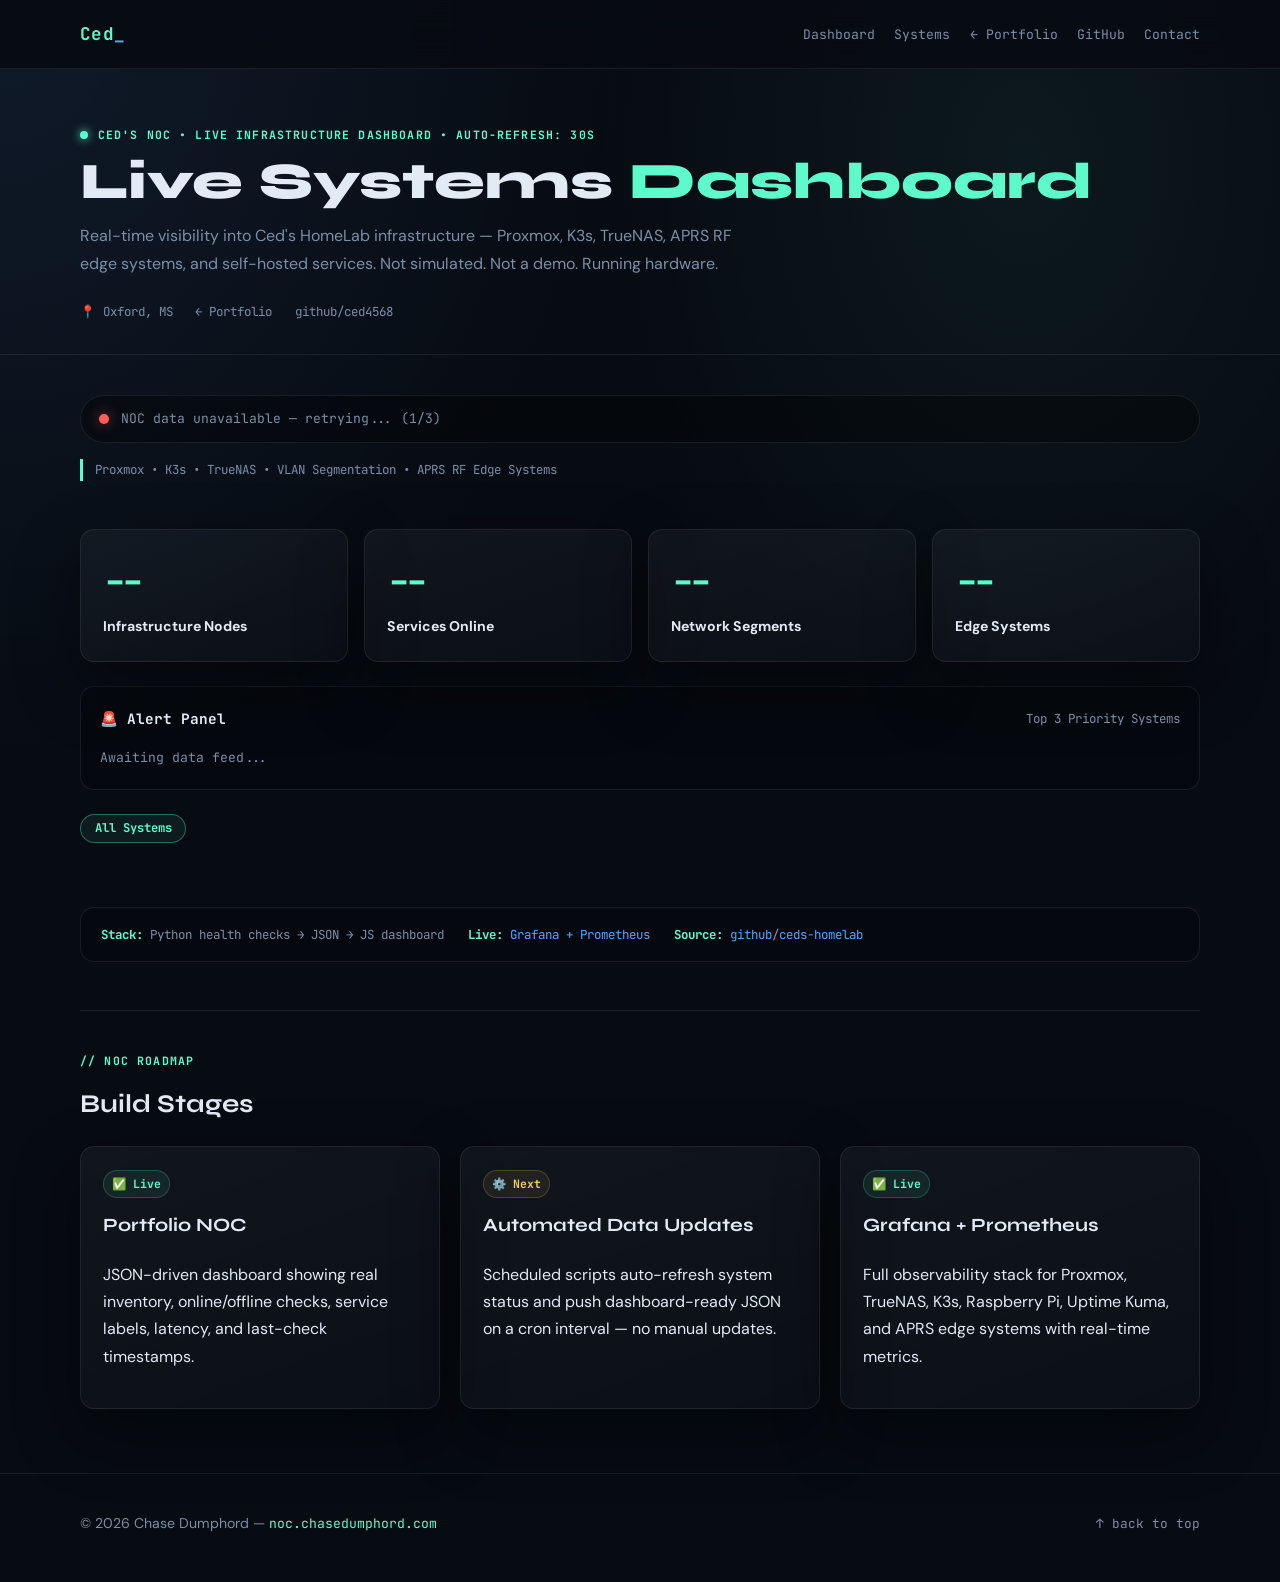
==== commit 6028bd19: "Security: replace internal IPs with hostnames, fix filter persistence, UI improvements" ====
--- a/noc/index.html
+++ b/noc/index.html
@@ -16,6 +16,11 @@
   <meta property="og:description" content="Live infrastructure visibility — Proxmox, K3s, TrueNAS, APRS edge systems." />
   <meta property="og:type" content="website" />
   <meta property="og:url" content="https://noc.chasedumphord.com" />
+  <meta property="og:image" content="https://chasedumphord.com/assets/images/noc-dashboard.png" />
+  <meta name="twitter:card" content="summary_large_image" />
+  <meta name="twitter:title" content="Ced's NOC | Live Systems Dashboard" />
+  <meta name="twitter:description" content="Live infrastructure visibility — Proxmox, K3s, TrueNAS, APRS edge systems." />
+  <meta name="twitter:image" content="https://chasedumphord.com/assets/images/noc-dashboard.png" />
 
   <!-- Favicons (path up one level since we're in /noc/) -->
   <link rel="icon" type="image/png" sizes="32x32"   href="../assets/favicons/favicon-32x32.png" />
@@ -193,12 +198,11 @@
 
       <nav>
         <ul class="nav-links">
-          <li><a href="https://chasedumphord.com/#snapshot">Snapshot</a></li>
-          <li><a href="https://chasedumphord.com/#about">About</a></li>
-          <li><a href="https://chasedumphord.com/#projects">Projects</a></li>
-          <li><a href="https://chasedumphord.com/#stack">Stack</a></li>
+          <li><a href="#top">Dashboard</a></li>
+          <li><a href="#layer-tabs">Systems</a></li>
+          <li><a href="https://chasedumphord.com">← Portfolio</a></li>
+          <li><a href="https://github.com/ced4568/ceds-homelab" target="_blank" rel="noopener noreferrer">GitHub</a></li>
           <li><a href="https://chasedumphord.com/#contact">Contact</a></li>
-          <li><a href="https://chasedumphord.com/assets/images/ChaseD_Resume.pdf" target="_blank" rel="noopener noreferrer">Resume</a></li>
         </ul>
       </nav>
     </div>
@@ -300,7 +304,7 @@
         <!-- Stack info bar -->
         <div class="noc-stack-bar">
           <span><strong>Stack:</strong> Python health checks → JSON → JS dashboard</span>
-          <span><strong>Next:</strong> Grafana + Prometheus integration</span>
+          <span><strong>Live:</strong> <a href="https://grafana.cedshomelab.com" target="_blank" rel="noopener noreferrer">Grafana + Prometheus</a></span>
           <span><strong>Source:</strong>
             <a href="https://github.com/ced4568/ceds-homelab" target="_blank" rel="noopener noreferrer">
               github/ceds-homelab
@@ -331,7 +335,7 @@
               </p>
             </div>
             <div class="noc-card">
-              <div class="noc-card-badge future">📈 Future</div>
+              <div class="noc-card-badge done">✅ Live</div>
               <h3>Grafana + Prometheus</h3>
               <p>
                 Full observability stack for Proxmox, TrueNAS, K3s, Raspberry Pi,
@@ -362,6 +366,7 @@
     // ── Layer filter tabs ──────────────────────────────────────────
     // Populated after NOC data loads. Filters the system grid by layer.
     let allSystems = [];
+    let activeLayer = "all";  // Track active filter across refreshes
 
     const originalLoad = window.loadNocStatus;
 
@@ -372,13 +377,24 @@
         if (cards.length > 0) {
           buildLayerTabs();
           buildUptimePills();
-          observer.disconnect();
+          // Re-apply active filter after data refresh
+          reapplyFilter();
         }
       });
 
       const grid = document.getElementById("noc-system-grid");
       if (grid) observer.observe(grid, { childList: true });
     });
+
+    function reapplyFilter() {
+      if (activeLayer !== "all") {
+        document.querySelectorAll(".noc-system-card").forEach(card => {
+          const layerEl = card.querySelector(".noc-system-top span:last-child");
+          card.style.display =
+            layerEl && layerEl.textContent.trim() === activeLayer ? "" : "none";
+        });
+      }
+    }
 
     function buildLayerTabs() {
       const cards = document.querySelectorAll(".noc-system-card");
@@ -394,7 +410,7 @@
 
       layers.forEach(layer => {
         const btn = document.createElement("button");
-        btn.className = "layer-tab" + (layer === "all" ? " active" : "");
+        btn.className = "layer-tab" + (layer === activeLayer ? " active" : "");
         btn.dataset.layer = layer;
         btn.textContent = layer === "all" ? "All Systems" : layer;
         btn.addEventListener("click", () => filterByLayer(layer, btn));
@@ -403,6 +419,7 @@
     }
 
     function filterByLayer(layer, activeBtn) {
+      activeLayer = layer;  // Persist across refreshes
       document.querySelectorAll(".layer-tab").forEach(t => t.classList.remove("active"));
       activeBtn.classList.add("active");
 
--- a/style.css
+++ b/style.css
@@ -413,6 +413,7 @@
     var(--bg);
   border-top: 1px solid var(--line);
   border-bottom: 1px solid var(--line);
+  /* subtle scan-line texture */
   position: relative;
 }
 
@@ -931,31 +932,31 @@
 .hero-badges {
   display: flex;
   flex-wrap: wrap;
-  gap: 0.5rem;
-  margin-top: 1rem;
+  gap: 0.6rem;
+  margin-top: 1.25rem;
 }
 
 .badge-link {
   display: inline-flex;
   align-items: center;
-  gap: 0.35rem;
-  padding: 0.3rem 0.65rem;
+  gap: 0.5rem;
+  padding: 0.5rem 0.9rem;
   border-radius: 999px;
   font-family: var(--font-mono);
-  font-size: 0.72rem;
+  font-size: 0.78rem;
   font-weight: 700;
   border: 1px solid var(--line);
   transition: background 0.15s, border-color 0.15s, transform 0.15s;
 }
 
 .badge-link:hover {
-  transform: translateY(-1px);
+  transform: translateY(-2px);
   text-decoration: none;
 }
 
 .badge-icon {
-  width: 12px;
-  height: 12px;
+  width: 14px;
+  height: 14px;
   flex-shrink: 0;
 }
 
@@ -1121,7 +1122,7 @@
 }
 
 /* ═══════════════════════════════
-   RESPONSIVE
+   RESPONSIVE ADDITIONS
    ═══════════════════════════════ */
 @media (max-width: 1050px) {
   .projects-grid,
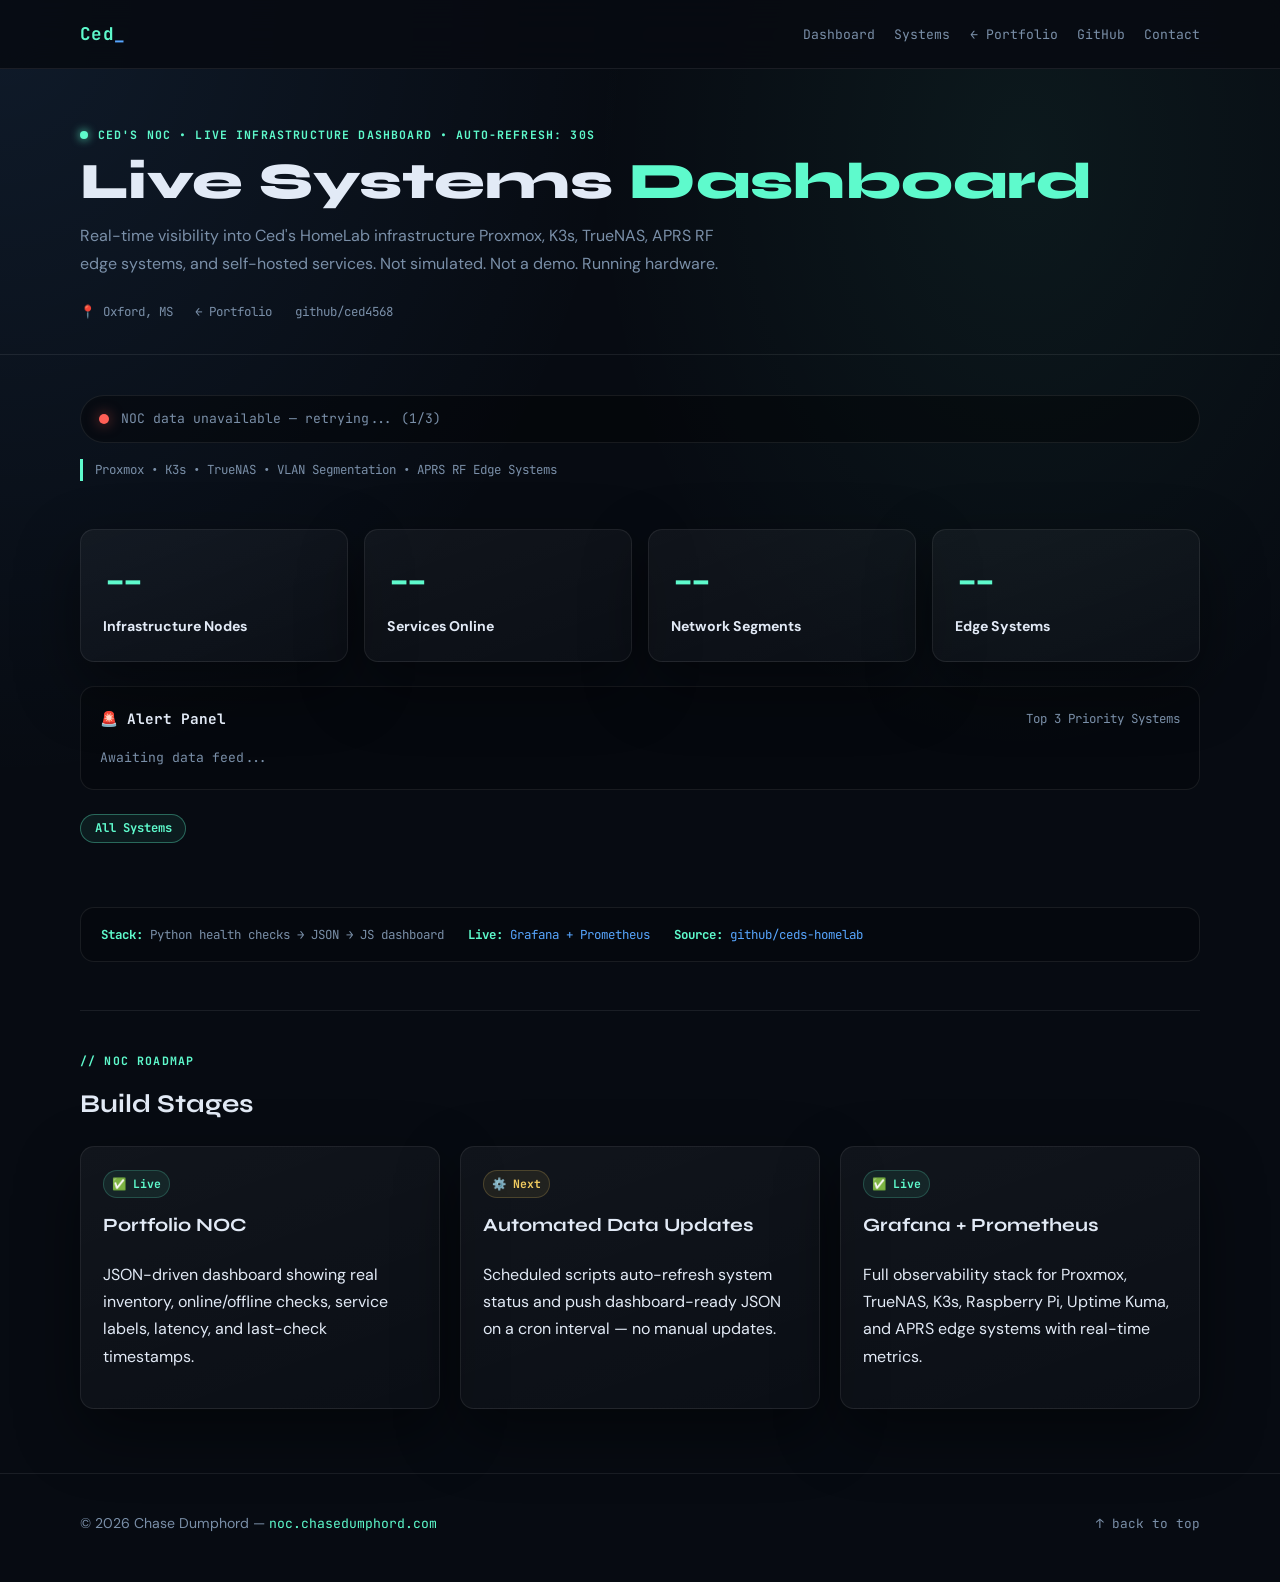
==== commit 17c81f64: "Remove unnecessary punctuation from HTML content" ====
--- a/noc/index.html
+++ b/noc/index.html
@@ -223,7 +223,7 @@
         </h1>
 
         <p class="noc-page-lead">
-          Real-time visibility into Ced's HomeLab infrastructure — Proxmox, K3s,
+          Real-time visibility into Ced's HomeLab infrastructure Proxmox, K3s,
           TrueNAS, APRS RF edge systems, and self-hosted services.
           Not simulated. Not a demo. Running hardware.
         </p>
@@ -296,7 +296,7 @@
         <!-- Fallback -->
         <div id="noc-fallback" class="noc-fallback" style="display:none;">
           <p class="noc-fallback-msg">
-            📡 NOC feed unavailable from this context — systems run locally.<br/>
+            📡 NOC feed unavailable from this context systems run locally.<br/>
             Data updates when the local pipeline pushes a fresh noc-status.json.
           </p>
         </div>
@@ -459,4 +459,4 @@
   </script>
 
 </body>
-</html>+</html>
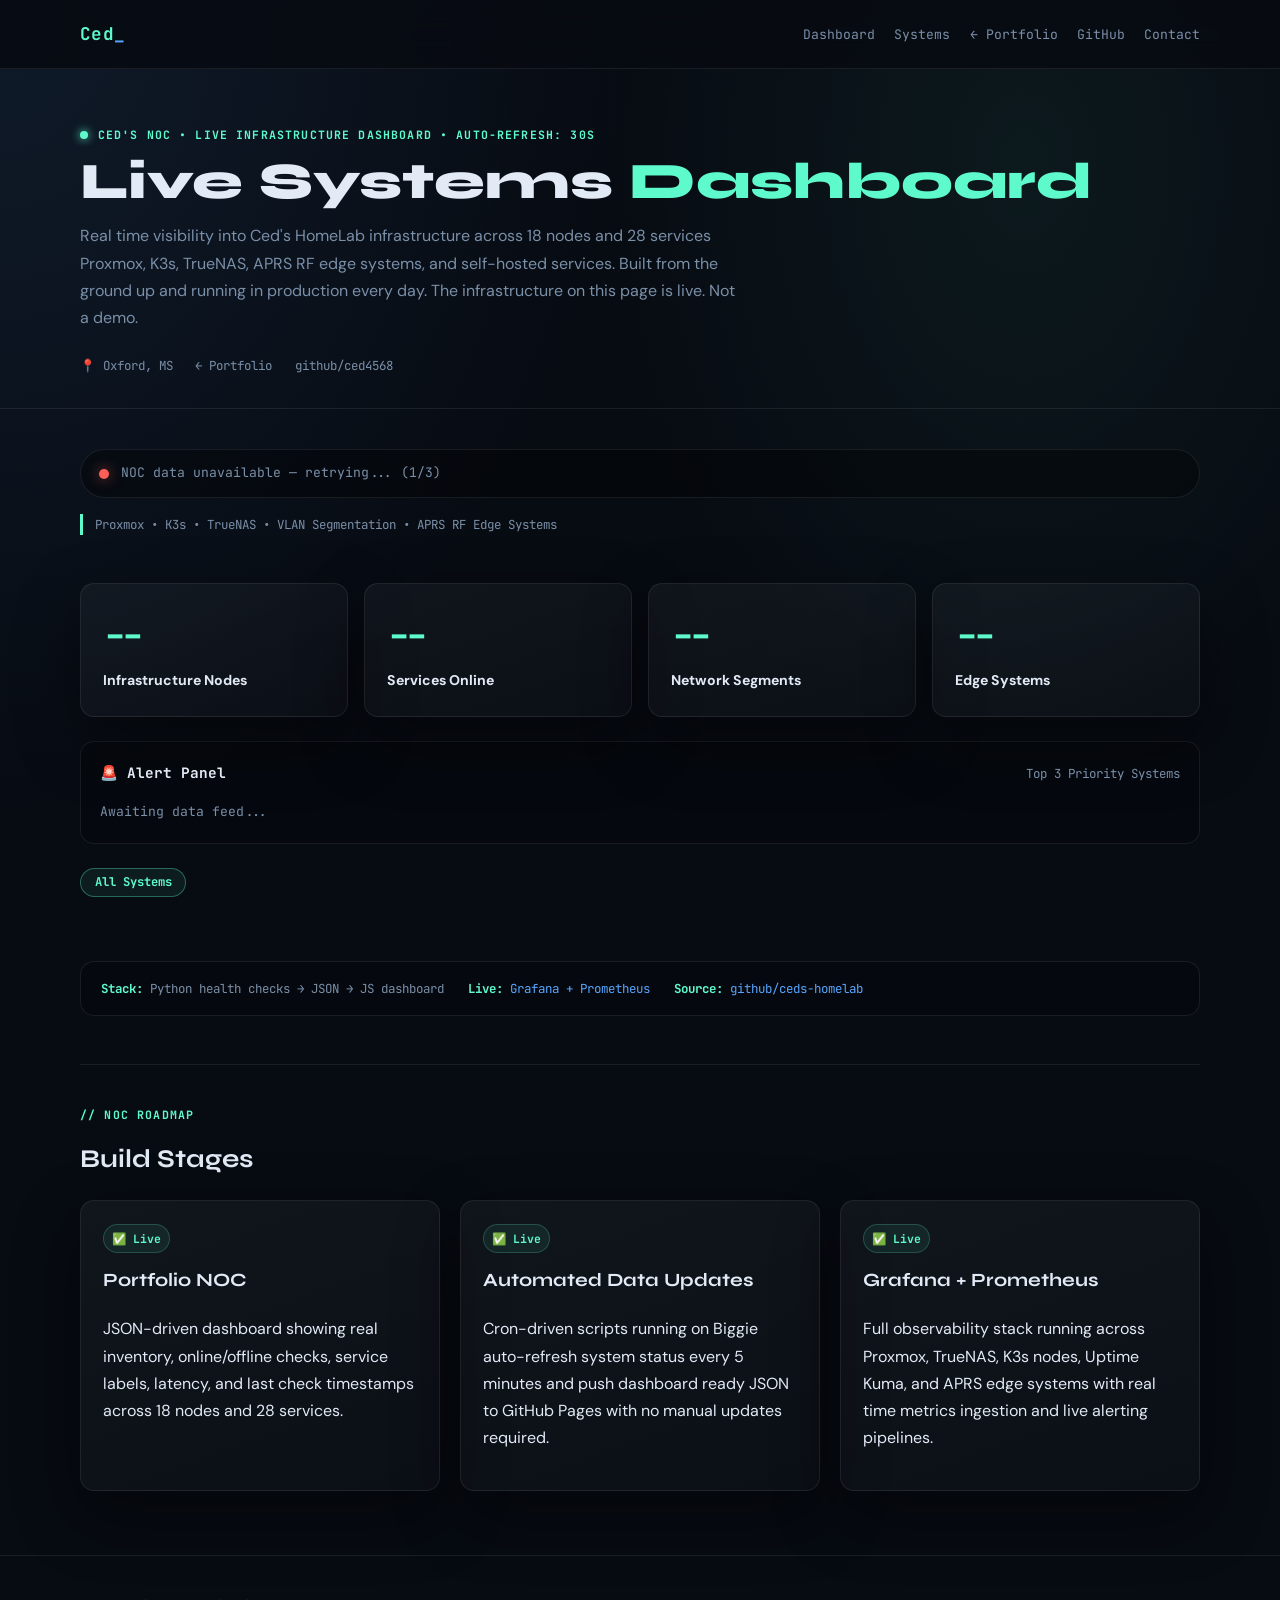
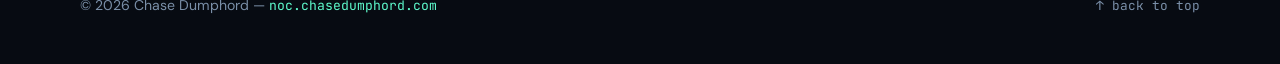
==== commit 355a27cc: "Update site copy, positioning, stack, and remove IPs from NOC cards" ====
--- a/noc/index.html
+++ b/noc/index.html
@@ -8,18 +8,18 @@
 
   <meta
     name="description"
-    content="Ced's NOC — live network operations center dashboard showing real-time infrastructure health, service status, and edge system monitoring."
+    content="Ced's NOC — live network operations center dashboard showing real-time infrastructure health across 18 nodes and 28 services. Proxmox, K3s, TrueNAS, APRS edge systems."
   />
 
   <!-- Open Graph -->
   <meta property="og:title" content="Ced's NOC | Live Systems Dashboard" />
-  <meta property="og:description" content="Live infrastructure visibility — Proxmox, K3s, TrueNAS, APRS edge systems." />
+  <meta property="og:description" content="Live infrastructure visibility — 18 nodes, 28 services. Proxmox, K3s, TrueNAS, APRS edge systems. Always running." />
   <meta property="og:type" content="website" />
   <meta property="og:url" content="https://noc.chasedumphord.com" />
   <meta property="og:image" content="https://chasedumphord.com/assets/images/noc-dashboard.png" />
   <meta name="twitter:card" content="summary_large_image" />
   <meta name="twitter:title" content="Ced's NOC | Live Systems Dashboard" />
-  <meta name="twitter:description" content="Live infrastructure visibility — Proxmox, K3s, TrueNAS, APRS edge systems." />
+  <meta name="twitter:description" content="Live infrastructure visibility — 18 nodes, 28 services. Proxmox, K3s, TrueNAS, APRS edge systems. Always running." />
   <meta name="twitter:image" content="https://chasedumphord.com/assets/images/noc-dashboard.png" />
 
   <!-- Favicons (path up one level since we're in /noc/) -->
@@ -223,9 +223,9 @@
         </h1>
 
         <p class="noc-page-lead">
-          Real-time visibility into Ced's HomeLab infrastructure Proxmox, K3s,
-          TrueNAS, APRS RF edge systems, and self-hosted services.
-          Not simulated. Not a demo. Running hardware.
+          Real time visibility into Ced's HomeLab infrastructure across 18 nodes and 28 services 
+          Proxmox, K3s, TrueNAS, APRS RF edge systems, and self-hosted services.
+          Built from the ground up and running in production every day. The infrastructure on this page is live. Not a demo.
         </p>
 
         <ul class="noc-page-meta">
@@ -296,7 +296,7 @@
         <!-- Fallback -->
         <div id="noc-fallback" class="noc-fallback" style="display:none;">
           <p class="noc-fallback-msg">
-            📡 NOC feed unavailable from this context systems run locally.<br/>
+               NOC feed unavailable from this context systems run locally.<br/>
             Data updates when the local pipeline pushes a fresh noc-status.json.
           </p>
         </div>
@@ -323,23 +323,23 @@
               <h3>Portfolio NOC</h3>
               <p>
                 JSON-driven dashboard showing real inventory, online/offline checks,
-                service labels, latency, and last-check timestamps.
+                service labels, latency, and last check timestamps across 18 nodes and 28 services.
               </p>
             </div>
             <div class="noc-card">
-              <div class="noc-card-badge next">⚙️ Next</div>
+              <div class="noc-card-badge done">✅ Live</div>
               <h3>Automated Data Updates</h3>
               <p>
-                Scheduled scripts auto-refresh system status and push dashboard-ready
-                JSON on a cron interval — no manual updates.
+                Cron-driven scripts running on Biggie auto-refresh system status every 5 minutes
+                and push dashboard ready JSON to GitHub Pages with no manual updates required.
               </p>
             </div>
             <div class="noc-card">
               <div class="noc-card-badge done">✅ Live</div>
               <h3>Grafana + Prometheus</h3>
               <p>
-                Full observability stack for Proxmox, TrueNAS, K3s, Raspberry Pi,
-                Uptime Kuma, and APRS edge systems with real-time metrics.
+                Full observability stack running across Proxmox, TrueNAS, K3s nodes, Uptime Kuma,
+                and APRS edge systems with real time metrics ingestion and live alerting pipelines.
               </p>
             </div>
           </div>
@@ -364,20 +364,15 @@
   <!-- NOC page extras — layer filter tabs + uptime pills -->
   <script>
     // ── Layer filter tabs ──────────────────────────────────────────
-    // Populated after NOC data loads. Filters the system grid by layer.
     let allSystems = [];
-    let activeLayer = "all";  // Track active filter across refreshes
-
-    const originalLoad = window.loadNocStatus;
+    let activeLayer = "all";
 
     document.addEventListener("DOMContentLoaded", () => {
-      // Hook into data after the shared script loads it
       const observer = new MutationObserver(() => {
         const cards = document.querySelectorAll(".noc-system-card");
         if (cards.length > 0) {
           buildLayerTabs();
           buildUptimePills();
-          // Re-apply active filter after data refresh
           reapplyFilter();
         }
       });
@@ -419,7 +414,7 @@
     }
 
     function filterByLayer(layer, activeBtn) {
-      activeLayer = layer;  // Persist across refreshes
+      activeLayer = layer;
       document.querySelectorAll(".layer-tab").forEach(t => t.classList.remove("active"));
       activeBtn.classList.add("active");
 
@@ -459,4 +454,4 @@
   </script>
 
 </body>
-</html>
+</html>
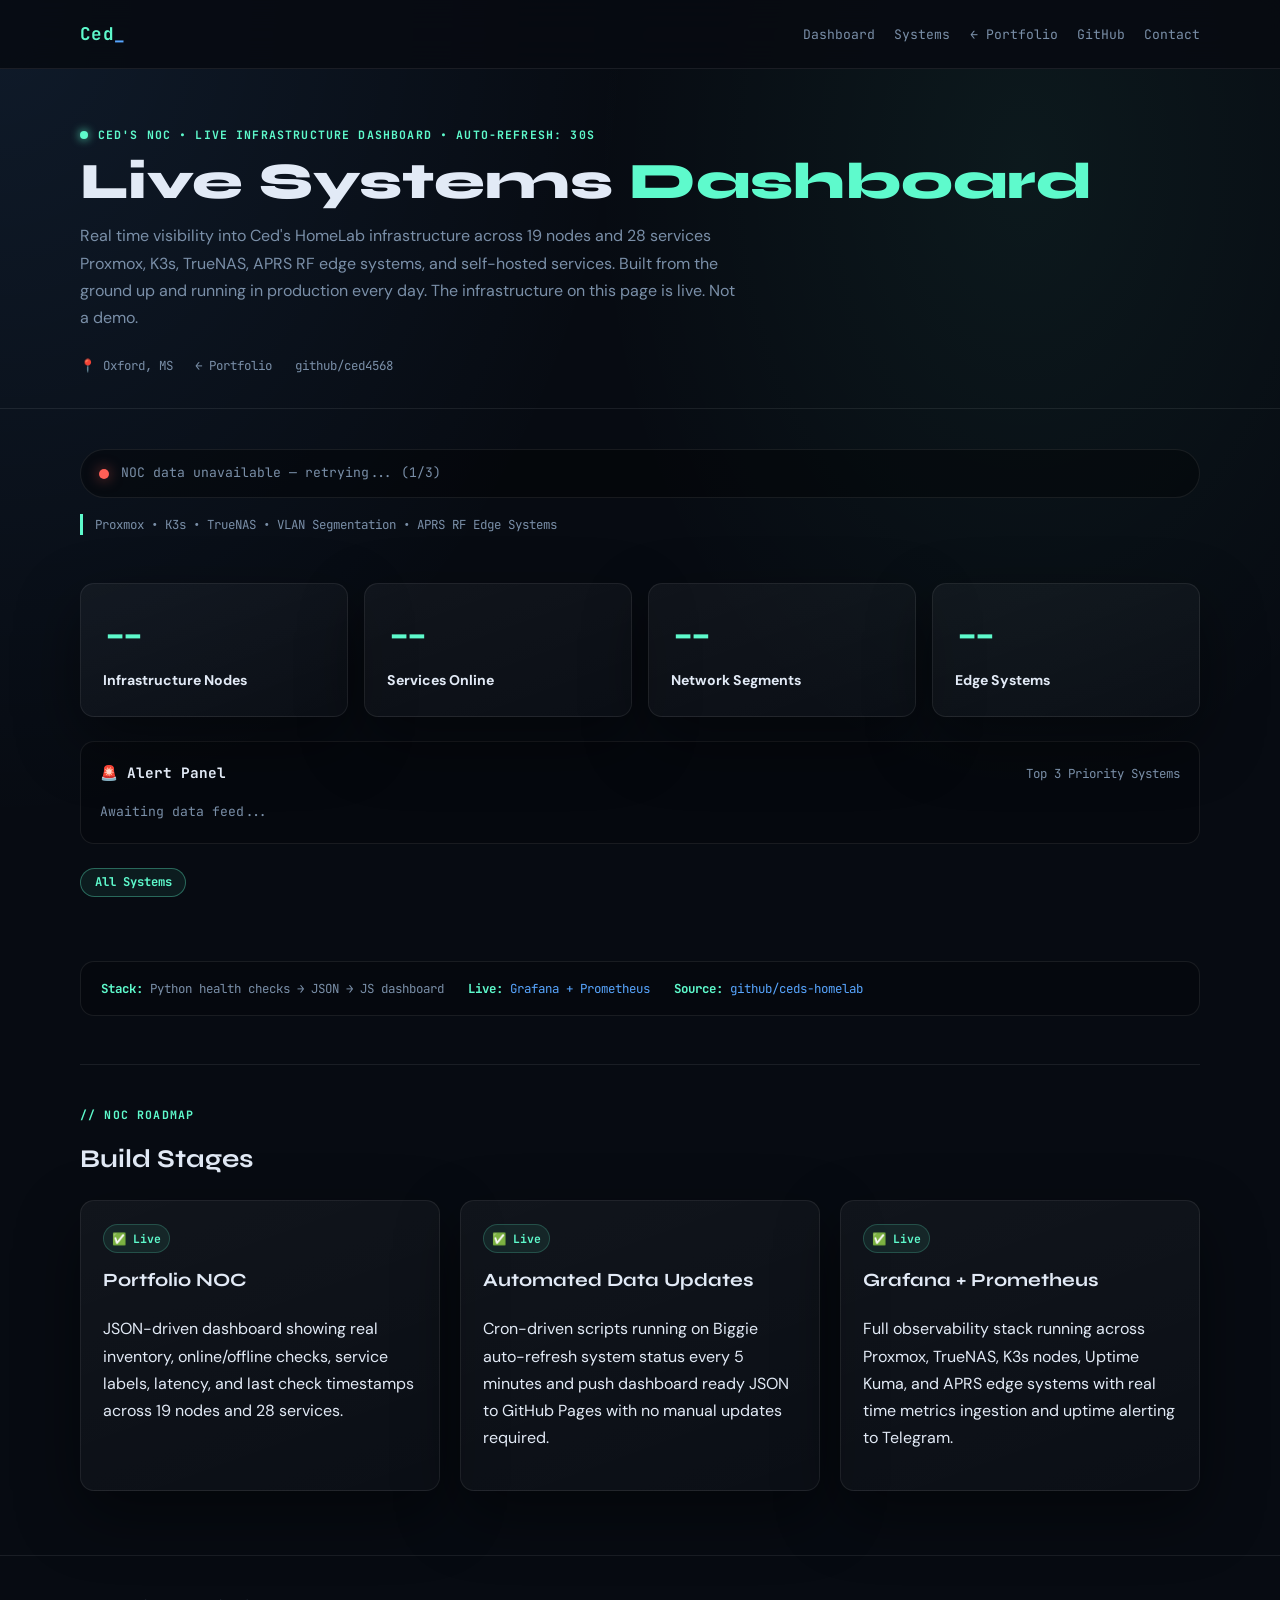
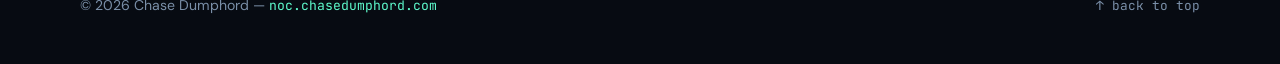
==== commit 1e9545eb: "fix: align portfolio copy with current lab state - Proxmox cluster 6 -> 7 nodes (incl. dedicated SOC" ====
--- a/noc/index.html
+++ b/noc/index.html
@@ -1,3 +1,22 @@
+<!--
+  ╔══════════════════════════════════════════════════════════════════════╗
+  ║  Ced's NOC — Live Infrastructure Dashboard                           ║
+  ║  FILE: noc/index.html                                                ║
+  ╠══════════════════════════════════════════════════════════════════════╣
+  ║  PAGE MAP (top → bottom)                                             ║
+  ║  1. HEAD      — meta, OG/Twitter tags, favicons, Google Fonts,       ║
+  ║                 shared stylesheet (../style.css), NOC-specific CSS   ║
+  ║  2. NAV       — site header: Ced_ logo, nav links, portfolio link    ║
+  ║  3. NOC HERO  — eyebrow (live/auto-refresh badge), H1, lead text,    ║
+  ║                 meta bar (location, portfolio link, GitHub)           ║
+  ║  4. DASHBOARD — status command bar, uptime pills (JS), metrics grid, ║
+  ║                 alert panel, layer filter tabs, system cards grid,    ║
+  ║                 stack info bar, NOC roadmap cards                     ║
+  ║  5. FOOTER    — copyright + back-to-top link                         ║
+  ║  6. SCRIPTS   — ../script.js + inline NOC JS (layer tabs,            ║
+  ║                 uptime pill builder, MutationObserver for card grid)  ║
+  ╚══════════════════════════════════════════════════════════════════════╝
+-->
 <!DOCTYPE html>
 <html lang="en">
 <head>
@@ -8,18 +27,18 @@
 
   <meta
     name="description"
-    content="Ced's NOC — live network operations center dashboard showing real-time infrastructure health across 18 nodes and 28 services. Proxmox, K3s, TrueNAS, APRS edge systems."
+    content="Ced's NOC — live network operations center dashboard showing real-time infrastructure health across 19 nodes and 28 services. Proxmox, K3s, TrueNAS, APRS edge systems."
   />
 
   <!-- Open Graph -->
   <meta property="og:title" content="Ced's NOC | Live Systems Dashboard" />
-  <meta property="og:description" content="Live infrastructure visibility — 18 nodes, 28 services. Proxmox, K3s, TrueNAS, APRS edge systems. Always running." />
+  <meta property="og:description" content="Live infrastructure visibility — 19 nodes, 28 services. Proxmox, K3s, TrueNAS, APRS edge systems. Always running." />
   <meta property="og:type" content="website" />
   <meta property="og:url" content="https://noc.chasedumphord.com" />
   <meta property="og:image" content="https://chasedumphord.com/assets/images/noc-dashboard.png" />
   <meta name="twitter:card" content="summary_large_image" />
   <meta name="twitter:title" content="Ced's NOC | Live Systems Dashboard" />
-  <meta name="twitter:description" content="Live infrastructure visibility — 18 nodes, 28 services. Proxmox, K3s, TrueNAS, APRS edge systems. Always running." />
+  <meta name="twitter:description" content="Live infrastructure visibility — 19 nodes, 28 services. Proxmox, K3s, TrueNAS, APRS edge systems. Always running." />
   <meta name="twitter:image" content="https://chasedumphord.com/assets/images/noc-dashboard.png" />
 
   <!-- Favicons (path up one level since we're in /noc/) -->
@@ -191,7 +210,12 @@
 
 <body>
 
-  <!-- ═══════════════════════════════ NAV ═══════════════════════════════ -->
+  <!-- ══════════════════════════════════════════════════════════════════════ NAV
+       Shared site-header component (styled by ../style.css).
+       Left: "Ced_" logo linking back to chasedumphord.com.
+       Right: nav links — Dashboard (top anchor), Systems (layer-tabs anchor),
+              ← Portfolio (main site), GitHub (ced4568), Contact.
+  ══════════════════════════════════════════════════════════════════════════ -->
   <header class="site-header">
     <div class="container nav">
       <a href="https://chasedumphord.com" class="logo">Ced<span class="logo-cursor">_</span></a>
@@ -210,7 +234,12 @@
 
   <main id="top">
 
-    <!-- ═══════════════════════════════ NOC HERO ═══════════════════════════════ -->
+    <!-- ══════════════════════════════════════════════════════════════════════ NOC HERO
+         Eyebrow tag: "Ced's NOC • Live Infrastructure Dashboard • Auto-refresh: 30s".
+         H1: "Live Systems Dashboard" with accent color on "Dashboard".
+         Lead text: describes 19 nodes, 28 services, Proxmox/K3s/TrueNAS/APRS stack.
+         Meta bar: location (Oxford MS), portfolio link, GitHub profile link.
+    ══════════════════════════════════════════════════════════════════════════ -->
     <div class="noc-page-hero">
       <div class="container">
         <p class="eyebrow">
@@ -223,7 +252,7 @@
         </h1>
 
         <p class="noc-page-lead">
-          Real time visibility into Ced's HomeLab infrastructure across 18 nodes and 28 services 
+          Real time visibility into Ced's HomeLab infrastructure across 19 nodes and 28 services 
           Proxmox, K3s, TrueNAS, APRS RF edge systems, and self-hosted services.
           Built from the ground up and running in production every day. The infrastructure on this page is live. Not a demo.
         </p>
@@ -236,7 +265,19 @@
       </div>
     </div>
 
-    <!-- ═══════════════════════════════ NOC DASHBOARD ═══════════════════════════════ -->
+    <!-- ══════════════════════════════════════════════════════════════════════ NOC DASHBOARD
+         Full-width live dashboard area. All dynamic content driven by ../script.js
+         pulling noc-status.json. Sub-sections inside:
+           • Status command bar — live connection status dot + refresh badge (JS)
+           • Uptime pills bar   — online/degraded/offline counts built by buildUptimePills()
+           • Metrics grid       — 4 counters: Nodes, Services Online, Network Segments, Edge Systems
+           • Alert panel        — top 3 priority systems, fed from JSON data feed
+           • Layer filter tabs  — filter cards by stack layer (Compute, Storage, Network, etc.)
+           • System cards grid  — one card per host/service, populated by JS from JSON
+           • Fallback message   — shown if JSON feed is unavailable
+           • Stack info bar     — tech stack credits: Python → JSON → JS, Grafana link, GitHub repo
+           • NOC Roadmap        — 3 build-stage cards (Portfolio NOC, Auto Updates, Grafana — all ✅ Live)
+    ══════════════════════════════════════════════════════════════════════════ -->
     <div class="noc-full">
       <div class="container">
 
@@ -323,7 +364,7 @@
               <h3>Portfolio NOC</h3>
               <p>
                 JSON-driven dashboard showing real inventory, online/offline checks,
-                service labels, latency, and last check timestamps across 18 nodes and 28 services.
+                service labels, latency, and last check timestamps across 19 nodes and 28 services.
               </p>
             </div>
             <div class="noc-card">
@@ -339,7 +380,7 @@
               <h3>Grafana + Prometheus</h3>
               <p>
                 Full observability stack running across Proxmox, TrueNAS, K3s nodes, Uptime Kuma,
-                and APRS edge systems with real time metrics ingestion and live alerting pipelines.
+                and APRS edge systems with real time metrics ingestion and uptime alerting to Telegram.
               </p>
             </div>
           </div>
@@ -350,7 +391,9 @@
 
   </main>
 
-  <!-- ═══════════════════════════════ FOOTER ═══════════════════════════════ -->
+  <!-- ══════════════════════════════════════════════════════════════════════ FOOTER
+       Minimal single-row footer: copyright (year injected by data-year JS) + back-to-top link.
+  ══════════════════════════════════════════════════════════════════════════ -->
   <footer class="site-footer">
     <div class="container footer-content">
       <p>© <span data-year></span> Chase Dumphord — <span class="footer-mono">noc.chasedumphord.com</span></p>
@@ -358,6 +401,12 @@
     </div>
   </footer>
 
+  <!-- ══════════════════════════════════════════════════════════════════════ SCRIPTS
+       1. ../script.js — shared portfolio script (NOC JSON fetch, card rendering, year injection).
+       2. Inline NOC JS — layer filter tabs (buildLayerTabs, filterByLayer) and
+          uptime pill builder (buildUptimePills). Uses MutationObserver on the system grid
+          to rebuild tabs/pills whenever the JS card renderer populates the DOM.
+  ══════════════════════════════════════════════════════════════════════════ -->
   <!-- Shared script (up one level) -->
   <script src="../script.js"></script>
 
